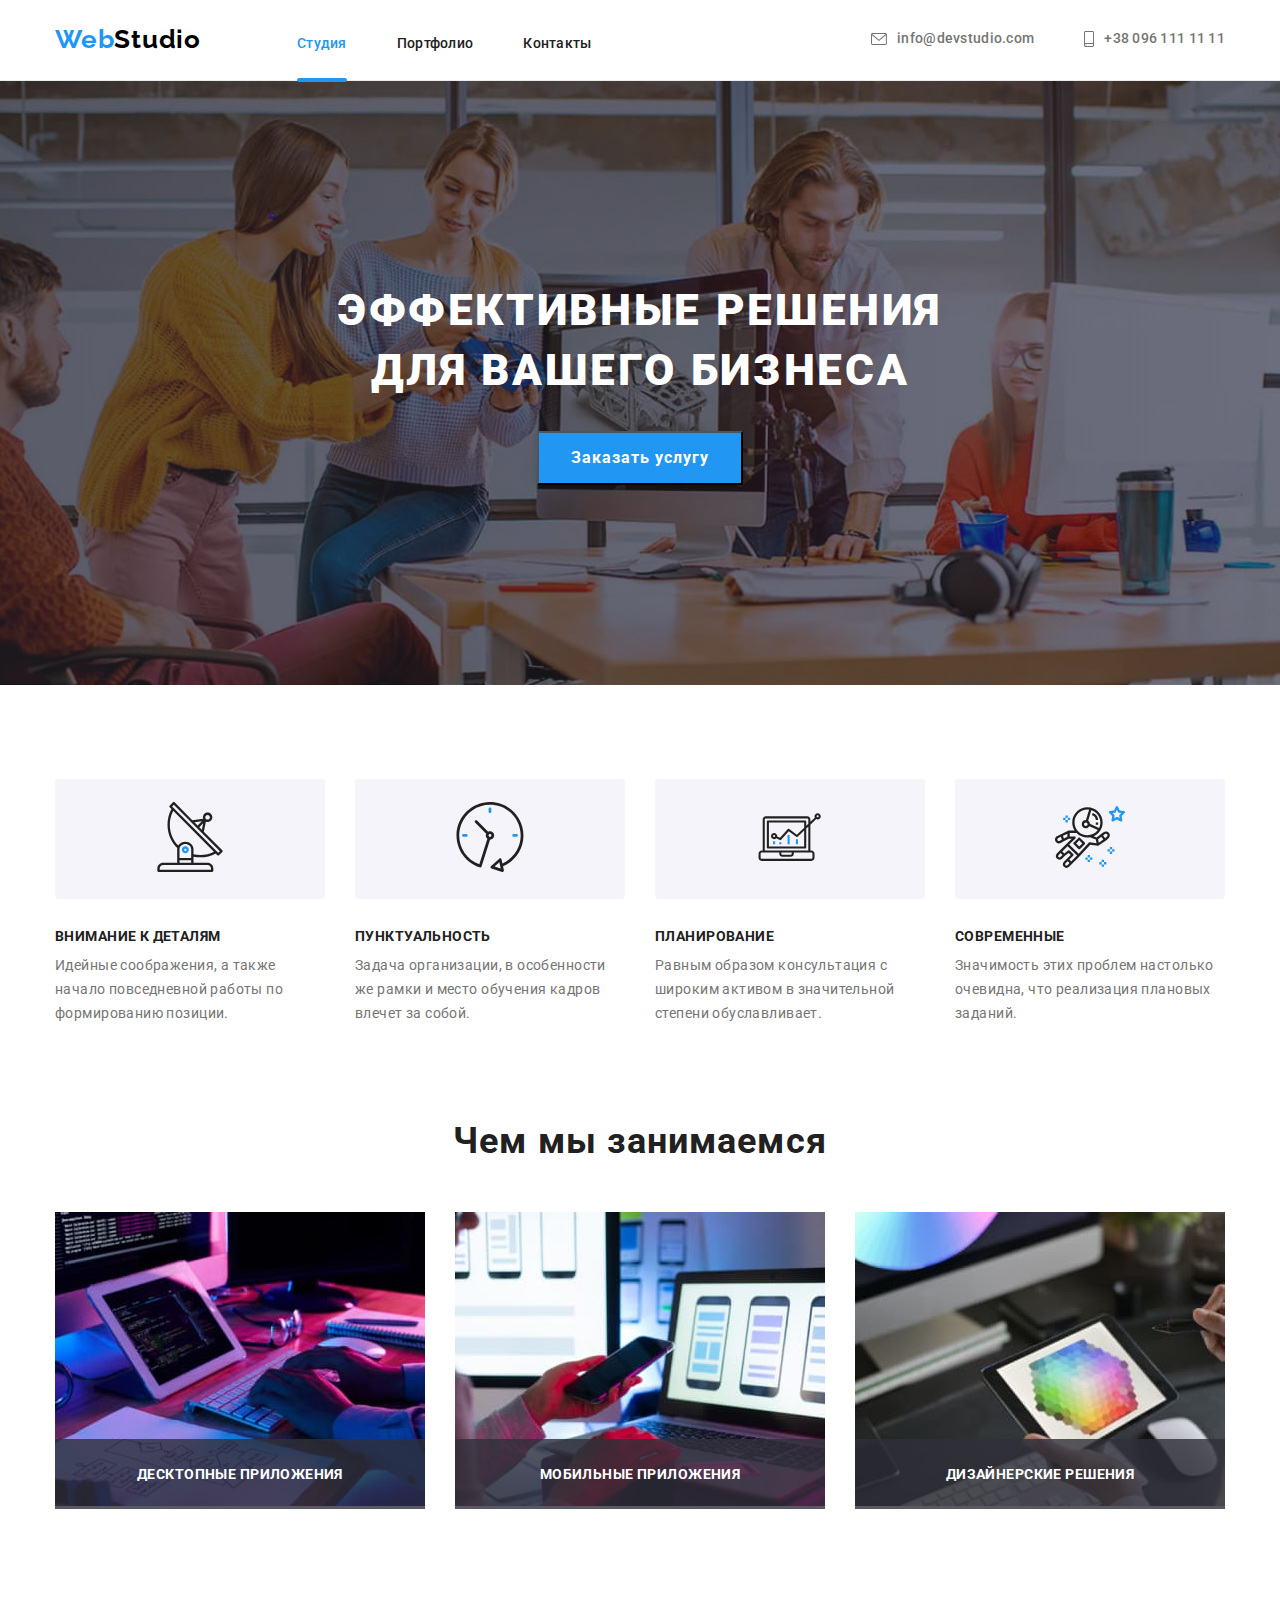
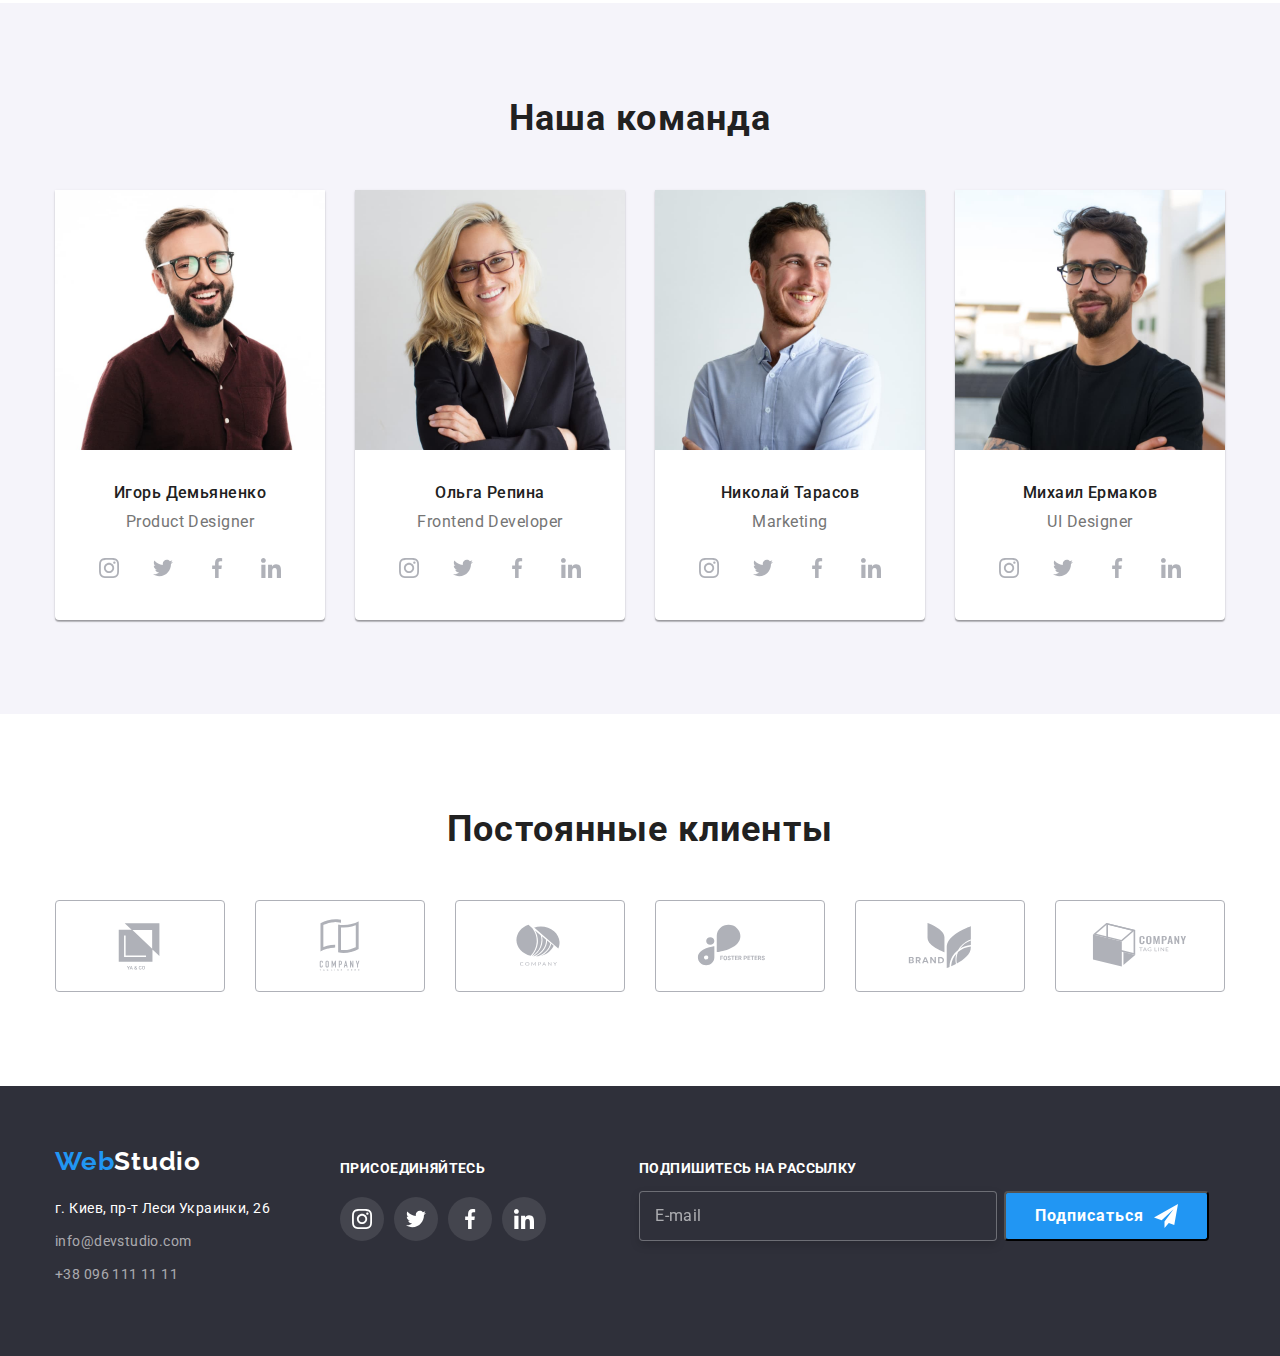
==== index.html @ dab3a86f "GoIT" ====
<!DOCTYPE html>
<html lang="ru">
  <head>
    <meta charset="UTF-8" />
    <meta http-equiv="X-UA-Compatible" content="IE=edge" />
    <meta name="viewport" content="width=device-width, initial-scale=1.0" />
    <title>Document</title>
    <link rel="preconnect" href="https://fonts.googleapis.com" />
    <link rel="preconnect" href="https://fonts.gstatic.com" crossorigin />
    <link
      href="https://fonts.googleapis.com/css2?family=Raleway:wght@700&family=Roboto:wght@400;500;700;900&display=swap"
      rel="stylesheet"
    />
    <link
      rel="stylesheet"
      href="https://cdnjs.cloudflare.com/ajax/libs/modern-normalize/1.0.0/modern-normalize.min.css"
    />
    <link rel="stylesheet" href="./css/styles.css" />
  </head>

  <body>
    <!--header-->
    <header class="header">
      <div class="container main-nav">
        <nav class="nav">
          <a href="index.html" class="logo-fist"
            >Web<span class="logo-second">Studio</span>
          </a>

          <ul class="list-nav">
            <li class="item">
              <a href="./index.html " class="link current">Студия</a>
            </li>
            <li class="item">
              <a href="./portfolio.html" class="link">Портфолио</a>
            </li>
            <li class="item">
              <a href="./index.html" class="link">Контакты</a>
            </li>
          </ul>
        </nav>

        <ul class="list-contacts">
          <li class="item">
            <a href="mailto:info@devstudio.com" class="link"
              >
              <svg class="icon" width="16" height="12">
                <use href="./images/symbol-defs.svg#envelope"></use>
                </svg>
                info@devstudio.com
              </a
            >
          </li>
          <li class="item">
            <a href="tel:+380961111111" class="link">
              <svg class="icon" width="10" height="16">
                <use href="./images/symbol-defs.svg#smartphone"></use>
                </svg>
                +38 096 111 11 11
            </a>
          </li>
        </ul>
      </div>
    </header>
    <main>
      <!--sectipon-->

      <section class="hero overlay">
        <div class="container">
          <h1 class="hero-name">
            Эффективные решения <br />
            для вашего бизнеса
          </h1>
          <button type="button" class="button" data-modal-open>Заказать услугу</button>
        </div>
      </section>
      <!--Modal-->
    <div class="backdrop is-hidden" data-modal>
      <div class="modal">
        <p class="modal-name">Оставьте свои данные, мы вам перезвоним</p>
        <button type="button" class="close-modal" data-modal-close>
          <svg width="18" height="18" class="close">
            <use href="./images/symbol-defs.svg#close-modal"></use>
          </svg>
          </button>
      <form class="form">
      <div class="form-field">
        <label for="name" class="form-label">Имя</label>
        <input
          type="text"
          name="name"
          id="name"
          class="form-input"
          autofocus
        />
        <span class="icon-form"> 
          <svg class="icon" width="18" height="18">
              <use href="./images/symbol-defs.svg#person-modal"></use>
          </svg>
        </span>
      </div>
      <div class="form-field">
        <label for="tel" class="form-label">Телефон</label>
        <input type="tel" name="tel" id="tel" class="form-input"  />
        <span class="icon-form"> <svg class="icon" width="18" height="18">
                <use href="./images/symbol-defs.svg#phone-modal"></use>
                </svg>
        </span>
      </div>
      <div class="form-field">
        <label for="mail" class="form-label">Почта</label>
        <input type="email" name="mail" id="mail" class="form-input"  />
        <span class="icon-form"> <svg class="icon" width="18" height="18">
                <use href="./images/symbol-defs.svg#email-modal"></use>
                </svg>
        </span>
      </div>
      <div class="form-field">
        <label for="comment" class="form-label">Комментарий</label>
        <textarea
          class="comment"
          name="comment"
          id="comment"
          rows="8"
          placeholder="Введите текст"
        ></textarea>
      </div>
      <label class="policy-label">
        <input type="checkbox" name="policy" class="checkbox" />
        <span class="icon-policy"> <svg class="icon-check" width="16" height="15">
                <use href="./images/symbol-defs.svg#icon-check-1"></use>
                </svg> </span>
        <span class="text-policy">Соглашаюсь с рассылкой и принимаю 
          <a href="">Условия договора</a> </span>  
      </label>
      <button type="submit">Отправить</button>
    </form>
      </div> 
    </div>
      <!--peculiarities-->

      <section class="post">
        <div class="container">
          <ul class="post-list">
            <li class="item">
              <div class="icon-box">
              <a href="" class="link">
                <svg class="icon" width="70" height="70">
                  <use href="./images/symbol-defs.svg#antenna"></use>
                </svg>
              </a>  
              </div>
              <h3 class="post-title">Внимание к деталям</h3>
              <p class="post-text">
                Идейные соображения, а также начало повседневной работы по
                формированию позиции.
              </p>
            </li>
            <li class="item">
              <div class="icon-box">
              <a href=""class="link">
                <svg class="icon" width="70" height="70">
                  <use href="./images/symbol-defs.svg#clock"></use>
                </svg>
              </a>
              </div>
              <h3 class="post-title">Пунктуальность</h3>
              <p class="post-text">
                Задача организации, в особенности же рамки и место обучения
                кадров влечет за собой.
              </p>
            </li>
            <li class="item">
              <div class="icon-box">
              <a href=""class="link">
                <svg class="icon" width="70" height="70">
                  <use href="./images/symbol-defs.svg#diagram"></use>
                </svg>
              </a>
              </div>
              <h3 class="post-title">Планирование</h3>
              <p class="post-text">
                Равным образом консультация с широким активом в значительной
                степени обуславливает.
              </p>
            </li>
            <li class="item">
              <div class="icon-box">
              <a href=""class="link">
                <svg class="icon" width="70" height="70">
                  <use href="./images/symbol-defs.svg#astronaut"></use>
                </svg>
              </a>
              </div>
              <h3 class="post-title">Современные</h3>
              <p class="post-text">
                Значимость этих проблем настолько очевидна, что реализация
                плановых заданий.
              </p>
            </li>
          </ul>
        </div>
      </section>

      <!--we doing-->

      <section class="we-doing">
        <div class="container">
          <h2 class="section-name">Чем мы занимаемся</h2>
          <ul class="content-list">
            <li class="item">
            <div class="img-doing" >
                <img
                  src="./images/picture1squoosh.jpg"
                  width="370"
                  alt="notebook"/>
              <div class="label">
                <p class="label-text">Десктопные приложения</p>
              </div>
            </div>
            </li>
            <li class="item">
              <div class="img-doing" >
                <img
                  src="./images/picture2squoosh.jpg"
                  width="370"
                  alt="phone"
                /> 
                <div class="label">
                  <p class="label-text">Мобильные приложения</p>
                </div>
              </div>
            </li>
            <li class="item">
              <div class="img-doing" >
                <img
                  src="./images/picture3squoosh.jpg"
                  width="370"
                  alt="tablet"
                /> 
                <div class="label">
                  <p class="label-text">Дизайнерские решения</p>
                </div>
              </div>
            </li>
          </ul>
        </div>
      </section>
      <!--our team-->

      <section class="team">
        <div class="container">
          <h2 class="section-name">Наша команда</h2>
          <ul class="team-list">
            <li class="item">
              <img
                src="./images/Demayanenko.jpg"
                width="270"
                alt="Демьяненко"
              />
          <div class="team-box">
                <h3 class="box-name">Игорь Демьяненко</h3>
                <p class="box-text">Product Designer</p>  
          <ul class="social-list">
            <li class="list-item">
              <a href="https://www.instagram.com/" class="link">
                <svg class="icon" width="20" height="20">
                <use href="./images/symbol-defs.svg#instagram"></use>
                </svg>
              </a>
            </li>
            <li class="list-item">
          <a href="https://twitter.com/" class="link">
            <svg class="icon" width="20" height="20">
            <use href="./images/symbol-defs.svg#twitter"></use>
            </svg>
          </a> 
            </a>
            </li>
            <li class="list-item">
              <a href="https://facebook.com/" class="link">
                <svg class="icon" width="20" height="20">
                <use href="./images/symbol-defs.svg#facebook"></use>
                </svg>

              </a>
            </li>
            <li class="list-item">
              <a href="https://linkedin.com/" class="link">
                <svg class="icon" width="20" height="20">
                <use href="./images/symbol-defs.svg#linkedin"></use>
                </svg>
              </a>
            </li>
          </ul>
        </div>
            </li>
            <li class="item">
              <img src="./images/Repina.jpg" width="270" alt="Репина" />
              <div class="team-box">
                <h3 class="box-name">Ольга Репина</h3>
                <p class="box-text">Frontend Developer</p>
                  <ul class="social-list">
            <li class="list-item">
              <a href="https://www.instagram.com/" class="link">
                <svg class="icon" width="20" height="20">
                <use href="./images/symbol-defs.svg#instagram"></use>
                </svg>
              </a>
            </li>
            <li class="list-item">
          <a href="https://twitter.com/" class="link">
            <svg class="icon" width="20" height="20">
            <use href="./images/symbol-defs.svg#twitter"></use>
            </svg>
          </a> 
            </a>
            </li>
            <li class="list-item">
              <a href="https://facebook.com/" class="link">
                <svg class="icon" width="20" height="20">
                <use href="./images/symbol-defs.svg#facebook"></use>
                </svg>

              </a>
            </li>
            <li class="list-item">
              <a href="https://linkedin.com/" class="link">
                <svg class="icon" width="20" height="20">
                <use href="./images/symbol-defs.svg#linkedin"></use>
                </svg>
              </a>
            </li>
          </ul>
              </div>
            </li>

            <li class="item">
              <img src="./images/Tarasov.jpg" width="270" alt="Тарасов" />
              <div class="team-box">
                <h3 class="box-name">Николай Тарасов</h3>
                <p class="box-text">Marketing</p>
                  <ul class="social-list">
            <li class="list-item">
              <a href="https://www.instagram.com/" class="link">
                <svg class="icon" width="20" height="20">
                <use href="./images/symbol-defs.svg#instagram"></use>
                </svg>
              </a>
            </li>
            <li class="list-item">
          <a href="https://twitter.com/" class="link">
            <svg class="icon" width="20" height="20">
            <use href="./images/symbol-defs.svg#twitter"></use>
            </svg>
          </a> 
            </a>
            </li>
            <li class="list-item">
              <a href="https://facebook.com/" class="link">
                <svg class="icon" width="20" height="20">
                <use href="./images/symbol-defs.svg#facebook"></use>
                </svg>

              </a>
            </li>
            <li class="list-item">
              <a href="https://linkedin.com/" class="link">
                <svg class="icon" width="20" height="20">
                <use href="./images/symbol-defs.svg#linkedin"></use>
                </svg>
              </a>
            </li>
          </ul>
              </div>
            </li>
            <li class="item">
              <img src="./images/Ermakov.jpg" width="270" alt="Ермаков" />
              <div class="team-box">
                <h3 class="box-name">Михаил Ермаков</h3>
                <p class="box-text">UI Designer</p>
                  <ul class="social-list">
            <li class="list-item">
              <a href="https://www.instagram.com/" class="link">
                <svg class="icon" width="20" height="20">
                <use href="./images/symbol-defs.svg#instagram"></use>
                </svg>
              </a>
            </li>
            <li class="list-item">
          <a href="https://twitter.com/" class="link">
            <svg class="icon" width="20" height="20">
            <use href="./images/symbol-defs.svg#twitter"></use>
            </svg>
          </a> 
            </a>
            </li>
            <li class="list-item">
              <a href="https://facebook.com/" class="link">
                <svg class="icon" width="20" height="20">
                <use href="./images/symbol-defs.svg#facebook"></use>
                </svg>

              </a>
            </li>
            <li class="list-item">
              <a href="https://linkedin.com/" class="link">
                <svg class="icon" width="20" height="20">
                <use href="./images/symbol-defs.svg#linkedin"></use>
                </svg>
              </a>
            </li>
          </ul>
        </div>
            </li>
          </ul>
        </div>
      </section>
      <section class="clients">
        <div class="container">
          <h2 class="section-name">Постоянные клиенты</h2>
          <ul class="clients-list">
            <li class="item">
              <a href="#" class="link">
              <svg class="icon" width="106" height="60">
                <use href="./images/symbol-defs.svg#company"></use>
              </svg>
            </a>
          </li>
          <li class="item">
            <a href="#" class="link">
              <svg class="icon" width="106" height="60">
                <use href="./images/symbol-defs.svg#company-a"></use>
              </svg>
            </a>
          </li>
          <li class="item">
            <a href="#" class="link">
              <svg class="icon" width="106" height="60">
                <use href="./images/symbol-defs.svg#company-b"></use>
              </svg>
            </a>
          </li>
          <li class="item">
            <a href="#" class="link">
              <svg class="icon" width="106" height="60">
                <use href="./images/symbol-defs.svg#company-c"></use>
              </svg>
            </a>
          </li>
          <li class="item">
            <a href="#" class="link">
              <svg class="icon" width="106" height="60">
                <use href="./images/symbol-defs.svg#company-e"></use>
              </svg>
            </a>
          </li>
          <li class="item">
            <a href="#" class="link">
              <svg class="icon" width="106" height="60">
                <use href="./images/symbol-defs.svg#company-d"></use>
              </svg>
            </a>
          </li>
          </ul>
        </div>
      </section>
    </main>
    <!--basement-->
    <footer class="footer">
      <div class="container">
        <div class="info-footer">
        <div class="footer-logo">
          <a href="index.htm" class="logo-third"
            >Web<span class="logo-fourth">Studio</span>
          </a>
        </div>
    
        <address class="address">
          <ul>
            <li>г. Киев, пр-т Леси Украинки, 26</li>
            <li>
              <a href="mailto:info@devstudio.com" class="link"
                >info@devstudio.com</a
              >
            </li>
            <li class="item">
              <a href="tel:+380961111111" class="link">+38 096 111 11 11</a>
            </li>
          </ul> 
        </address>
        </div>
        <section class="network">
          <h3 class="network-name">присоединяйтесь</h3>
          <ul class="network-list">
            <li class="item">
                <a href="https://www.instagram.com/" class="link">
                <svg class="icon" width="20" height="20">
                <use href="./images/symbol-defs.svg#instagram"></use>
                </svg>
              </a>
            </li>
            <li class="item">
              <a href="https://twitter.com/" class="link twitter">
              <svg class="icon" width="20" height="20">
                <use href="./images/symbol-defs.svg#twitter"></use>
              </svg>
              </a>
            </li>
            <li class="item">
              <a href="https://facebook.com/" class="link">
                <svg class="icon" width="20" height="20">
                <use href="./images/symbol-defs.svg#facebook"></use>
                </svg>
              </a>
            </li>
            <li class="item">
            <a href="https://linkedin.com/" class="link">
                <svg class="icon" width="20" height="20">
                <use href="./images/symbol-defs.svg#linkedin"></use>
                </svg>
              </a>
            </li>
          </ul>
        </section> 
        <form class="form-footer">
          <div class="footer-field">
            <label for="mail">Подпишитесь на рассылку</label>
                <input type="email" name="mail" id="mail" placeholder="E-mail" />
    
                <button type="submit" class="footer-btn" >Подписаться
                  <svg class="icon" width="24" height="24">
                  <use href="./images/symbol-defs.svg#icon-send"></use></svg>
                </button>
        </div>
        </form>   
      </div> 
    </footer>
    <script src="./js/modal.js"></script> 
  </body>
</html>
---- css/styles.css ----
:root {
  --primary-text-color: #757575;
  --title-tex-color: #212121;
  --accent-color: #2196f3;
  --primary-white-color: #ffffff;
  --primary-background-color: #e5e5e5;
  --secondary-background-color: #2f303a;
  --primary-icon-color: #afb1b8;
  --transition-timing-function: cubic-bezier(0.4, 0, 0.2, 1);
}
body {
  margin: 0;
  font-family: "Roboto", sans-serif;
  font-size: 14px;
  background-color: var(--primary-white-color);
  color: var(--primary-text-color);
}
html {
  box-sizing: border-box;
}
*,
::before,
::after {
  box-sizing: inherit;
}

a {
  text-decoration: none;
}
a:hover {
  text-decoration: none;
}

ul,
li {
  margin: 0;
  padding: 0;
  list-style-type: none;
}
.img {
  display: block;
}

/*heder*/
.container {
  width: 1200px;
  padding-right: 15px;
  padding-left: 15px;
  margin-left: auto;
  margin-right: auto;
}
.header {
  padding-top: 24px;
  padding-bottom: 25px;
  background: var(--primary-white-color);
  border-bottom: 1px solid #ececec;
}
.main-nav {
  display: flex;
  align-items: center;
}

.logo-fist,
.logo-second {
  display: inline-block;
  margin: 0;
  padding: 0;
  margin-left: auto;

  font-family: Raleway;
  font-weight: 700;
  font-size: 26px;
  line-height: 1.19;
  letter-spacing: 0.03em;
}

.logo-second {
  color: #000000;
}
.logo-fist {
  color: var(--accent-color);
}
.list-nav {
  display: inline-flex;
  margin-left: 93px;
}
.list-nav .item + .item {
  margin-left: 50px;
}

.list-nav .link {
  display: inline-block;
  position: relative;
  font-weight: 500;
  font-size: 14px;
  line-height: 1.14;
  letter-spacing: 0.02em;
  transition: color 250ms var(--transition-timing-function);
  color: var(--title-tex-color);
}
.list-nav .link.current {
  color: var(--accent-color);
}
.current::after {
  content: "";
  display: block;
  position: absolute;
  top: 42px;
  bottom: auto;
  width: 100%;
  height: 4px;
  border-radius: 4px;
  background-color: var(--accent-color);
}

.list-nav .link:hover,
.list-nav .link:focus {
  color: var(--accent-color);
}
.list-contacts {
  display: inline-flex;
  margin-left: auto;
}
.list-contacts .item + .item {
  margin-left: 50px;
}
.list-contacts .link {
  display: flex;
  align-items: center;
  font-weight: 500;
  font-size: 14px;
  line-height: 1.14;
  letter-spacing: 0.02em;
  transition: color 250ms var(--transition-timing-function);
  color: var(--primary-text-color);
}
.list-contacts .icon {
  margin-right: 10px;
  transition: fill 250ms var(--transition-timing-function);
  fill: var(--primary-text-color);
}
.list-contacts a:hover svg,
.list-contacts a:focus svg {
  fill: var(--accent-color);
}

.list-contacts .link:hover,
.list-contacts .link:focus {
  color: var(--accent-color);
  fill: var(--accent-color);
}

/*hero*/
.hero {
  padding-top: 200px;
  padding-bottom: 200px;
  margin: 0 auto;
  text-align: center;
  background: var(--secondary-background-color);
}

/* Img Overlay */

.overlay {
  max-width: 1600px;
  min-height: 600px;
  margin-left: auto;
  margin-right: auto;
  background-image: linear-gradient(
      to right,
      rgba(47, 48, 58, 0.5),
      rgba(47, 48, 58, 0.3)
    ),
    url(../images/img-overlay.jpg);
  background-repeat: no-repeat;
  background-position: center;
  background-size: cover;
}

h1 {
  margin-top: 0px;
  font-weight: 900;
  font-size: 44px;
  line-height: 1.36;
  letter-spacing: 0.06em;
  margin-bottom: 30px;
  text-transform: uppercase;
  color: var(--primary-white-color);
}

.button {
  display: inline-block;
  padding: 10px 32px;
  min-width: 200px;
  font-family: inherit;
  font-weight: 700;
  font-size: 16px;
  line-height: 1.87;
  align-items: center;
  letter-spacing: 0.06em;
  cursor: pointer;
  border-radius: 4px solid;
  box-shadow: 0px 4px 4px rgba(0, 0, 0, 0.15);
  transition: filter 250ms var(--transition-timing-function);
  color: var(--primary-white-color);
  background-color: var(--accent-color);
}
.button:hover,
.button:focus {
  filter: drop-shadow(0px 4px 4px rgba(0, 0, 0, 0.25));
}
.button .primary {
  color: var(--title-tex-color);
  background-color: #f5f4fa;
}
.button .secondary {
  color: var(--accent-color);
  background-color: var(--primary-white-color);
}
/*Peculiarities*/
.post {
  background: var(--primary-white-color);
  padding-top: 94px;
  padding-bottom: 94px;
}
.post-list {
  display: flex;
  flex-wrap: wrap;
}
.post-list .item {
  width: 270px;
}
.post-list .item + .item {
  margin-left: 30px;
}
.post-title {
  margin: 0;
  padding: 0;
  margin-bottom: 10px;
  font-weight: 700;
  font-size: 14px;
  line-height: 1.14;
  letter-spacing: 0.03em;
  text-transform: uppercase;
  color: var(--title-tex-color);
}
.post-text {
  margin: 0;
  padding: 0;
  font-weight: 400;
  font-size: 14px;
  line-height: 1.71;
  letter-spacing: 0.03em;
  color: var(--primary-text-color);
}
.icon-box {
  display: flex;
  justify-content: center;
  align-items: center;

  width: 270px;
  height: 120px;
  margin-bottom: 30px;
  background: #f5f4fa;
  border-radius: 4px;
}
.icon-box + .icon-box {
  margin-left: 30px;
}

/*we doing */
.we-doing {
  padding-bottom: 94px;
  background: var(--primary-white-color);
}
.content-list {
  display: flex;
  flex-wrap: wrap;
}
.content-list .item + .item {
  margin-left: 30px;
}

.section-name {
  margin: 0 auto;
  margin-bottom: 50px;

  font-weight: 700;
  font-size: 36px;
  text-align: center;
  letter-spacing: 0.03em;
  line-height: 1.17;
  color: var(--title-tex-color);
}
.img-doing {
  position: relative;
}
.label {
  position: absolute;
  display: flex;
  align-items: center;
  justify-content: center;
  width: 370px;
  height: 70px;
  bottom: 0;
  background: rgba(47, 48, 58, 0.8);
}
.label-text {
  margin: 0;
  font-weight: 700;
  font-size: 14px;
  line-height: 1.14px;
  text-align: center;
  letter-spacing: 0.03em;
  text-transform: uppercase;
  color: var(--primary-white-color);
}

/*our team*/
.team {
  padding-top: 94px;
  padding-bottom: 94px;
  background: #f5f4fa;
}
.team-list {
  display: flex;
  flex-wrap: wrap;
}
.team-list .item + .item {
  margin-left: 30px;
}

.team-list .item {
  text-align: center;
  align-items: center;
  background: #ffffff;
  box-shadow: 0px 1px 3px rgba(0, 0, 0, 0.12), 0px 1px 1px rgba(0, 0, 0, 0.14),
    0px 2px 1px rgba(0, 0, 0, 0.2);
  border-radius: 0px 0px 4px 4px;
}
.team-box {
  padding-top: 30px;
  padding-bottom: 30px;
}

.box-name {
  margin: 0;
  margin-bottom: 10px;
  font-weight: 500;
  font-size: 16px;
  line-height: 1.19;
  letter-spacing: 0.03em;
  color: var(--title-tex-color);
}
.box-text {
  margin: 0;
  font-weight: 400;
  font-size: 16px;
  line-height: 1.19;
  letter-spacing: 0.03em;
  color: var(--primary-text-color);
}
.social-list {
  display: flex;
  justify-content: center;
  align-items: center;
  margin-top: 15px;
}
.social-list .list-item + .list-item {
  margin-left: 10px;
}
.social-list .link {
  display: flex;
  justify-content: center;
  align-items: center;
  text-decoration: none;
  width: 44px;
  height: 44px;
  border-radius: 50%;
  transition: background-color 250ms var(--transition-timing-function);
}
.social-list .icon {
  transition: fill 250ms var(--transition-timing-function);
  fill: var(--primary-icon-color);
}

.social-list a:hover svg,
.social-list a:focus svg {
  fill: var(--primary-white-color);
}

.social-list .link:hover,
.social-list .link:focus {
  fill: var(--primary-white-color);
  background-color: var(--accent-color);
}

/*clients*/

.clients {
  padding-top: 94px;
  padding-bottom: 94px;
}
.clients-list {
  display: flex;
  flex-wrap: wrap;
}

.clients .link {
  display: flex;
  justify-content: center;
  align-items: center;
  width: 170px;
  height: 92px;
  border: 1px solid #afb1b8;
  border-radius: 4px;
  transition: color 250ms var(--transition-timing-function),
    border 250ms var(--transition-timing-function);
}
.clients .item + .item {
  margin-left: 30px;
}

.clients .icon {
  transition: fill 250ms var(--transition-timing-function);
  fill: var(--primary-icon-color);
}
.clients a:hover svg,
.clients a:focus svg {
  fill: var(--accent-color);
}
.clients .link:hover,
.clients .link:focus {
  border: 1px solid var(--accent-color);
}

/* basement */
.footer {
  display: flex;
  padding-top: 60px;
  padding-bottom: 60px;
  background: var(--secondary-background-color);
}
.footer-logo {
  margin-bottom: 20px;
}
.logo-third,
.logo-fourth {
  font-family: Raleway;
  font-weight: 700;
  font-size: 26px;
  line-height: 1.19;
  letter-spacing: 0.03em;
}
.logo-third {
  text-decoration: none;
  color: var(--accent-color);
}
.logo-fourth {
  color: var(--primary-white-color);
}

.address li {
  display: block;
  margin: 0;
  margin-bottom: 9px;

  font-style: normal;
  font-weight: 400;
  font-size: 14px;
  line-height: 1.71;
  letter-spacing: 0.03em;
  color: var(--primary-white-color);
}
.address .link {
  display: block;
  margin: 0;

  font-style: normal;
  font-weight: 400;
  font-size: 14px;
  line-height: 1.71;
  letter-spacing: 0.03em;
  color: rgba(255, 255, 255, 0.6);
}
.info-footer {
  float: left;
  margin-right: 70px;
}

/*social networks*/

.network {
  display: flex;
  flex-direction: column;
  margin-top: 15px;
  width: 206px;
  float: left;
  margin-right: 93px;
}
.network-name {
  margin: 0;
  margin-bottom: 20px;

  font-weight: 700;
  font-size: 14px;
  line-height: 1.14;
  letter-spacing: 0.03em;
  text-transform: uppercase;
  color: var(--primary-white-color);
}

.network-list {
  display: flex;
  flex-wrap: wrap;
}
.network-list .link {
  display: flex;
  justify-content: center;
  align-items: center;
  width: 44px;
  height: 44px;
  border-radius: 50%;
  transition: background 250ms var(--transition-timing-function),
    border 250ms var(--transition-timing-function);
  background: rgba(255, 255, 255, 0.1);
}
.network-list .item + .item {
  margin-left: 10px;
}
.network .icon {
  fill: var(--primary-white-color);
}

.network .link:hover,
.network .link:focus {
  border: 1px solid var(--accent-color);
  background: var(--accent-color);
}
.form-footer {
  position: relative;
  display: flex;
  flex-direction: column;
  margin-top: 15px;
  width: 570px;
}

.footer-field label {
  position: absolute;
  display: inline-flex;
  text-align: center;
  font-style: normal;
  font-weight: 700;
  font-size: 14px;
  line-height: 1.14;
  letter-spacing: 0.03em;
  text-transform: uppercase;
  color: var(--primary-white-color);
}
.footer-field input {
  display: flex;
  flex-wrap: wrap;
  margin: 0;
  margin-top: 30px;
  margin-right: 12px;
  padding: 16px 15px;
  width: 358px;
  border: 1px solid rgba(255, 255, 255, 0.3);
  border-radius: 4px;
  box-sizing: border-box;
  filter: drop-shadow(0px 4px 4px rgba(0, 0, 0, 0.15));
  background: var(--secondary-background-color);
}
.footer-field input::placeholder {
  font-size: 16px;
  line-height: 1.25;
  display: flex;
  align-items: center;
  letter-spacing: 0.03em;
  color: rgba(255, 255, 255, 0.6);
}

.footer-field button {
  display: flex;
  align-items: center;
  text-align: center;
  padding: 10px 29px;
  min-width: 200px;
  max-height: 50px;
  font-family: inherit;
  font-weight: 700;
  font-size: 16px;
  line-height: 1.87;
  letter-spacing: 0.06em;
  margin-left: auto;
  transform: translateY(-50px);
  cursor: pointer;
  border-radius: 4px;
  transition: box-shadow 250ms var(--transition-timing-function);
  color: var(--primary-white-color);
  background-color: var(--accent-color);
}
.footer-field button:hover,
.footer-field button:focus {
  box-shadow: 0px 4px 4px rgba(0, 0, 0, 0.15);
}
.footer-btn .icon {
  margin-left: 10px;
}
/* Portfolio Page*/
.btn {
  display: block;
  font-family: inherit;
  border-radius: 4px solid;
  border: transparent;
  font-weight: 500;
  font-size: 16px;
  line-height: 1.62;
  text-align: center;
  letter-spacing: 0.03em;
  padding: 6px 22px;
  cursor: pointer;
  transition: color 250ms var(--transition-timing-function),
    background 250ms var(--transition-timing-function),
    box-shadow 250ms var(--transition-timing-function);
  color: var(--title-tex-color);
}
.btn:hover,
.btn:focus {
  color: #ffffff;
  background: #2196f3;
  box-shadow: 0px 3px 1px rgba(0, 0, 0, 0.1), 0px 1px 2px rgba(0, 0, 0, 0.08),
    0px 2px 2px rgba(0, 0, 0, 0.12);
}

/*portfolio section*/
.portfolio-section {
  padding-top: 94px;
  padding-bottom: 94px;
}

.filters {
  display: flex;
  align-items: center;
  text-align: center;
  justify-content: center;
  margin-bottom: 50px;
}
.filters .item + .item {
  margin-left: 8px;
}

.soft-list {
  display: flex;
  flex-wrap: wrap;
  margin-right: 0;
  margin-left: 0;
}

.soft-list .item {
  width: calc((100% - 60px) / 3);
  margin-right: 30px;
  margin-bottom: 30px;
}

.soft-list .item {
  background: #ffffff;
  border: 1px solid #eeeeee;
}
.soft-list .item:nth-child(3n) {
  margin-right: 0;
}
.soft-list .item:nth-last-child(-n + 3) {
  margin-bottom: 0;
}
.soft-list .item:hover {
  border: 1px solid #eeeeee;
  box-shadow: 0px 1px 1px rgba(0, 0, 0, 0.12), 0px 4px 4px rgba(0, 0, 0, 0.06),
    1px 4px 6px rgba(0, 0, 0, 0.16);
}
.soft-card {
  padding-top: 20px;
  padding-bottom: 20px;
  padding-left: 24px;
}
.card-name {
  margin: 0;
  font-weight: 700;
  font-size: 18px;
  line-height: 2;
  letter-spacing: 0.06em;
  color: var(--title-tex-color);
}
.card-text {
  margin: 0;
  font-weight: 400;
  font-size: 16px;
  line-height: 1.87;
  letter-spacing: 0.03em;
  color: var(--primary-text-color);
}
.description {
  position: relative;
  overflow: hidden;
}
.wrapper {
  position: absolute;
  display: block;
  top: 0;
  left: 0;
  width: 100%;
  height: 100%;
  opacity: 0;

  transform: translateY(100%);
  transition: transform 250ms var(--transition-timing-function),
    opacity 750ms var(--transition-timing-function);
  background-color: rgba(33, 150, 243, 0.9);
}
.description-info {
  position: absolute;
  display: block;
  font-size: 18px;
  line-height: 1.56;
  letter-spacing: 0.03em;
  top: 63px;
  left: 24px;
  right: 24px;
  color: #ffffff;
}
.description:hover .wrapper {
  transform: translateY(0);
  opacity: 1;
}
/*Modal*/
.backdrop {
  position: fixed;
  overflow: auto;
  top: 0;
  left: 0;
  width: 100%;
  height: 100%;
  z-index: 1;
  background: rgba(0, 0, 0, 0.2);
  opacity: 1;
  transition: opacity 250ms var(--transition-timing-function);
}
.backdrop.is-hidden {
  opacity: 0;
  pointer-events: none;
  visibility: hidden;
}
.backdrop.is-hidden .modal {
  transform: translate(-50%, -50%) scale(1.1);
}
.modal {
  position: absolute;
  display: block;
  top: 50%;
  left: 50%;
  width: 528px;
  height: 581px;
  transform: translate(-50%, -50%) scale(1);
  transition: transform 250ms var(--transition-timing-function);
  border-radius: 4px;
  background: var(--primary-white-color);
  box-shadow: 0px 1px 3px rgba(0, 0, 0, 0.12), 0px 1px 1px rgba(0, 0, 0, 0.14),
    0px 2px 1px rgba(0, 0, 0, 0.2);
}
.close-modal {
  position: absolute;
  display: flex;
  justify-content: center;
  align-items: center;
  cursor: pointer;
  width: 30px;
  height: 30px;
  top: 8px;
  right: 8px;

  background: var(--primary-white-color);
  border: 1px solid rgba(0, 0, 0, 0.1);
  border-radius: 50%;
}
.close {
  position: absolute;
  display: flex;
  justify-content: center;
  align-items: center;
  padding-top: 2px;
  fill: #000000;
  transition: fill 250ms var(--transition-timing-function);
}
.close-modal:hover > .close {
  fill: var(--accent-color);
}
.close-modal:focus-within > .close {
  fill: var(--accent-color);
}

.form {
  position: relative;
  padding-top: 25px;
  padding-left: 40px;
  padding-right: 40px;
  min-width: 528px;
  max-height: 581px;
}
.modal-name {
  margin: 0;
  display: block;
  padding-top: 40px;
  font-weight: 700;
  font-size: 20px;
  line-height: 1.15;
  text-align: center;
  letter-spacing: 0.03em;
  color: var(--title-tex-color);
}
.form-field {
  position: relative;
  display: block;
  margin-bottom: 25px;
}

.form-label {
  position: absolute;
  top: 0;
  transform: translateY(-100%);
  margin-bottom: 5px;
  font-weight: 400;
  font-size: 12px;
  line-height: 1.67;
  letter-spacing: 0.01em;
  color: var(--primary-text-color);
}
cursor {
  width: 16px;
  height: 0px;
  border: 1px solid #000000;
  transform: rotate(90deg);
  cursor: url(../images/cursor.jpg);
}
.form-input {
  width: 100%;
  margin: 0;
  padding: 11px 12px;
  padding-left: 32px;
  border: 1px solid rgba(33, 33, 33, 0.2);
  border-radius: 4px;
  transition: border-color 250ms var(--transition-timing-function),
    outline 250ms var(--transition-timing-function);
}

.form-field:focus-within > input {
  border-color: var(--accent-color);
  outline: var(--accent-color);
}

.text-policy a {
  font-weight: 400;
  font-size: 14px;
  line-height: 1.71;
  letter-spacing: 0.03em;
  text-decoration-line: underline;
  color: var(--accent-color);
}
.text-policy {
  display: block;
  margin-left: 25px;
  font-weight: 400;
  font-size: 14px;
  line-height: 1.71;
  letter-spacing: 0.03em;
  color: var(--primary-text-color);
}
.policy-label {
  position: relative;
  display: block;
  text-align: center;
  margin-bottom: 30px;
}
.policy-label input[type="checkbox"] {
  margin: 0;
  width: 16px;
  height: 15px;
}
.checkbox {
  position: absolute;
  width: 1px;
  height: 1px;
  margin: -1px;
  border: 0;
  padding: 0;
  clip: rect(0 0 0 0);
  overflow: hidden;
}
.checkbox:checked + .icon-policy {
  transform: scale(1.2);
  border-color: transparent;
  background-image: url(../images/symbol-defs.svg#icon-check);
  background-size: contain;
  background-origin: border-box;
  background-color: var(--accent-color);
}
.icon-policy {
  position: absolute;
  display: flex;
  justify-content: center;
  align-items: center;
  width: 16px;
  height: 15px;
  margin-top: 4px;
  margin-right: 7px;
  margin-left: 14px;
  border: 1px solid var(--title-tex-color);
  border-radius: 4px;
  transition: transform 250ms var(--transition-timing-function);
}
.icon-check {
  position: absolute;
  display: block;
  text-align: center;
}
.comment {
  min-width: 448px;
  max-height: 120px;
  padding: 12px 16px;
}

textarea {
  resize: none;
}

.form-field .comment {
  outline: 1px solid rgba(33, 33, 33, 0.2);
  border: 1px solid rgba(33, 33, 33, 0.2);
  border-radius: 4px;

  transition: border-color 250ms var(--transition-timing-function),
    outline 250ms var(--transition-timing-function);
}

.form-input::placeholder {
  font-size: 12px;
  line-height: 1.17;
  letter-spacing: 0.01em;

  color: rgba(117, 117, 117, 0.5);
}

.form-field:focus-within > .comment {
  border-color: var(--accent-color);
  outline: var(--accent-color);
}
.icon-form {
  position: absolute;
  display: inline-block;
  width: 18px;
  height: 18px;
  top: 50%;
  transform: translateY(-50%);
  left: 12px;
  border: 1px solid var(--primary-white-color);
  transition: fill 250ms var(--transition-timing-function),
    filter 250ms var(--transition-timing-function);
}

.form-input:focus ~ .icon-form {
  fill: var(--accent-color);
  filter: drop-shadow(0px 4px 4px rgba(0, 0, 0, 0.25));
}

.form button {
  margin: 0;
  top: 0;
  left: 0;
  margin-left: auto;
  margin-right: auto;
  padding-bottom: 40px;
  min-width: 200px;
  max-height: 50px;
  padding: 10px 56px;
  font-weight: 700;
  font-size: 16px;
  line-height: 1.87;
  font-family: inherit;
  display: flex;
  align-items: center;
  text-align: center;
  letter-spacing: 0.06em;

  box-shadow: 0px 4px 4px rgba(0, 0, 0, 0.15);
  background-color: var(--accent-color);
  color: var(--primary-white-color);
  transition: filter 250ms var(--transition-timing-function);
}
.form button:hover,
.form button:focus {
  filter: drop-shadow(0px 4px 4px rgba(0, 0, 0, 0.25));
}
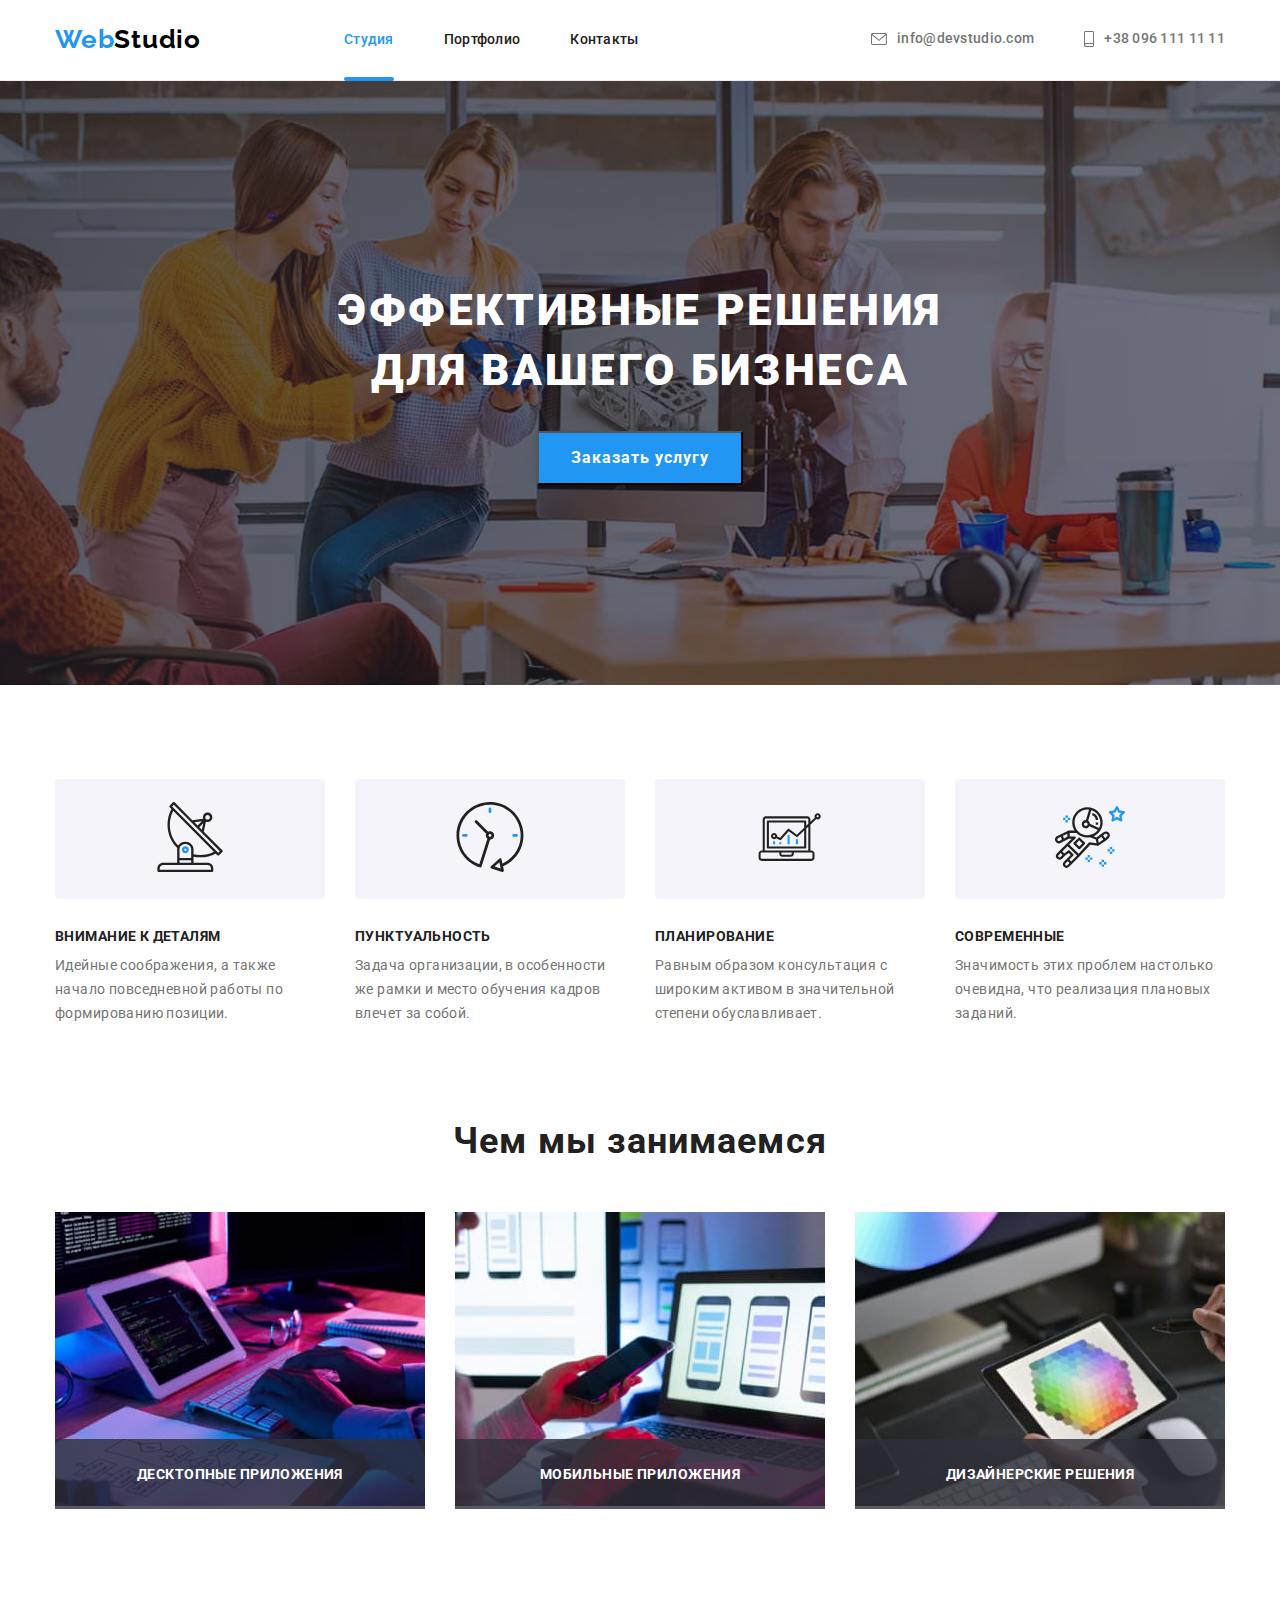
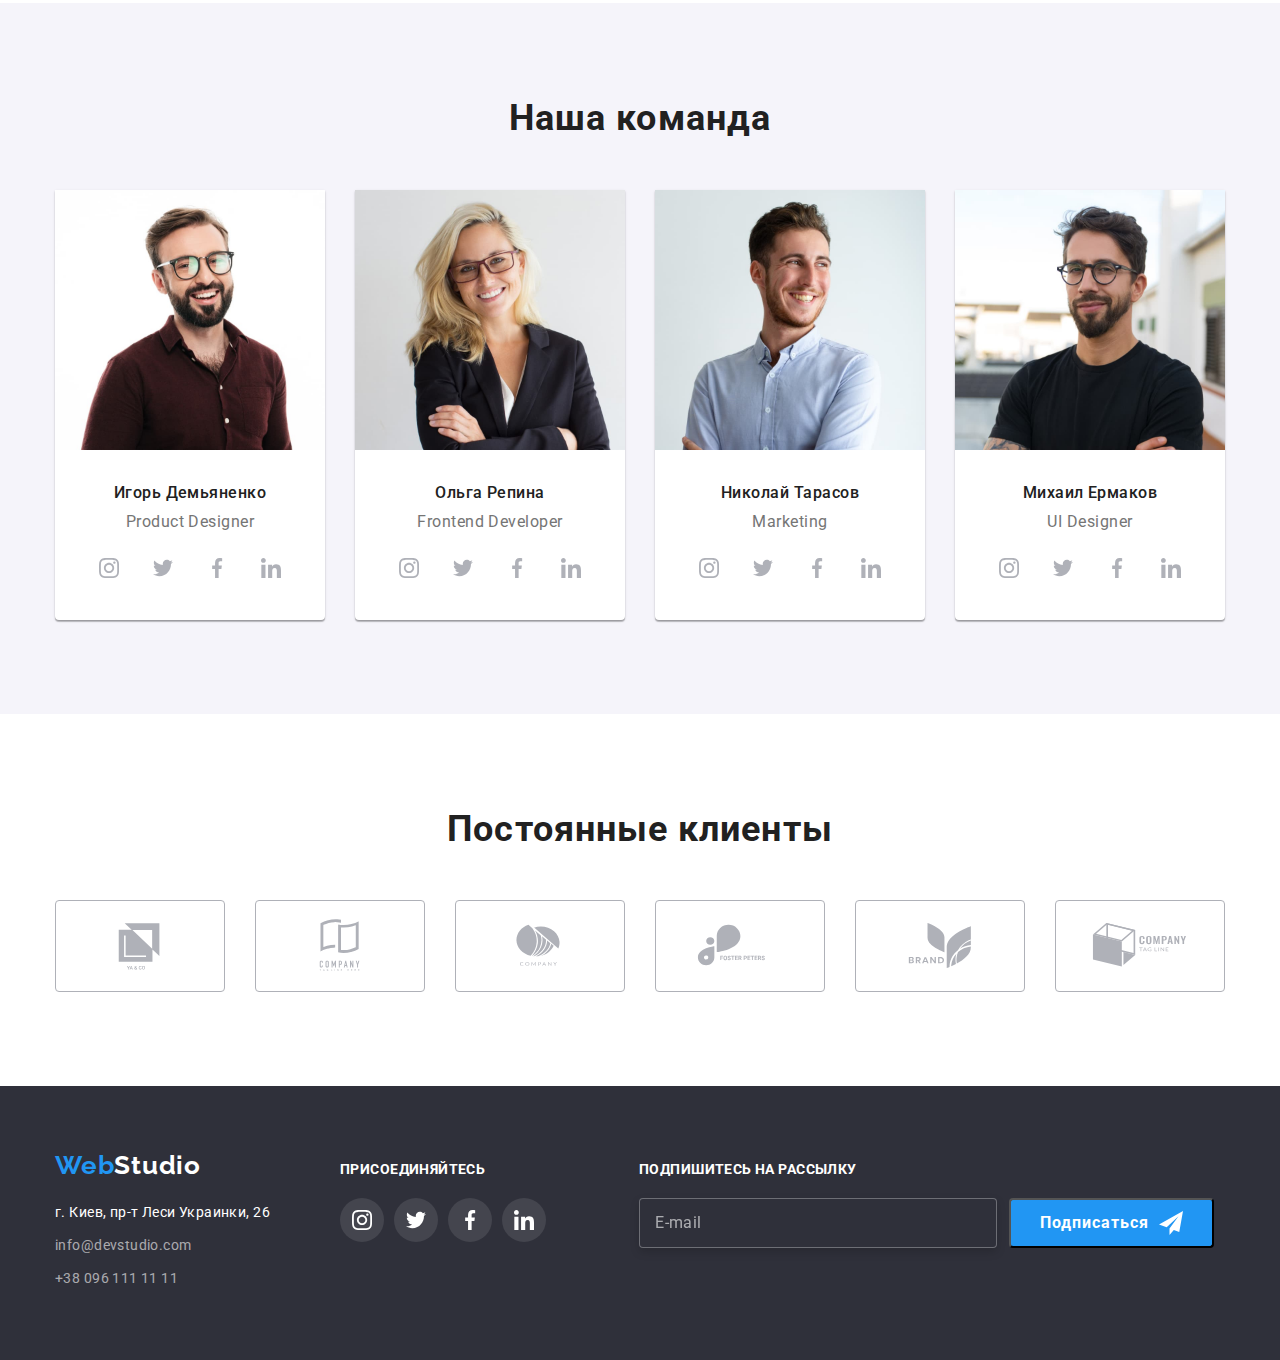
==== commit eba2191a: "GoIT" ====
--- a/index.html
+++ b/index.html
@@ -20,40 +20,40 @@
 
   <body>
     <!--header-->
-    <header class="header">
-      <div class="container main-nav">
-        <nav class="nav">
-          <a href="index.html" class="logo-fist"
-            >Web<span class="logo-second">Studio</span>
+    <header class="page-header">
+      <div class="page-container page-header__nav-main">
+        <nav class="page-header__nav">
+          <a href="index.html" class="page-header__logo"
+            >Web<span class="page-header__logo-second">Studio</span>
           </a>
 
-          <ul class="list-nav">
-            <li class="item">
-              <a href="./index.html " class="link current">Студия</a>
-            </li>
-            <li class="item">
-              <a href="./portfolio.html" class="link">Портфолио</a>
-            </li>
-            <li class="item">
-              <a href="./index.html" class="link">Контакты</a>
+          <ul class="site-nav">
+            <li class="site-nav__item">
+              <a href="./index.html " class="site-nav__link current">Студия</a>
+            </li>
+            <li class="site-nav__item">
+              <a href="./portfolio.html" class="site-nav__link">Портфолио</a>
+            </li>
+            <li class="site-nav__item">
+              <a href="./index.html" class="site-nav__link">Контакты</a>
             </li>
           </ul>
         </nav>
 
-        <ul class="list-contacts">
-          <li class="item">
-            <a href="mailto:info@devstudio.com" class="link"
+        <ul class="site-contacts">
+          <li class="site-contacts__item">
+            <a href="mailto:info@devstudio.com" class="site-contacts__link"
               >
-              <svg class="icon" width="16" height="12">
+              <svg class="site-contacts__icon" width="16" height="12">
                 <use href="./images/symbol-defs.svg#envelope"></use>
                 </svg>
                 info@devstudio.com
               </a
             >
           </li>
-          <li class="item">
-            <a href="tel:+380961111111" class="link">
-              <svg class="icon" width="10" height="16">
+          <li class="site-contacts__item">
+            <a href="tel:+380961111111" class="site-contacts__link">
+              <svg class="site-contacts__icon" width="10" height="16">
                 <use href="./images/symbol-defs.svg#smartphone"></use>
                 </svg>
                 +38 096 111 11 11
@@ -66,8 +66,8 @@
       <!--sectipon-->
 
       <section class="hero overlay">
-        <div class="container">
-          <h1 class="hero-name">
+        <div class="page-container">
+          <h1 class="hero-title">
             Эффективные решения <br />
             для вашего бизнеса
           </h1>
@@ -77,7 +77,7 @@
       <!--Modal-->
     <div class="backdrop is-hidden" data-modal>
       <div class="modal">
-        <p class="modal-name">Оставьте свои данные, мы вам перезвоним</p>
+        <p class="modal-title">Оставьте свои данные, мы вам перезвоним</p>
         <button type="button" class="close-modal" data-modal-close>
           <svg width="18" height="18" class="close">
             <use href="./images/symbol-defs.svg#close-modal"></use>
@@ -85,40 +85,41 @@
           </button>
       <form class="form">
       <div class="form-field">
-        <label for="name" class="form-label">Имя</label>
+        <label for="name" class="form-field__label">Имя</label>
         <input
           type="text"
           name="name"
           id="name"
-          class="form-input"
+          class="form-field__input"
+          required
           autofocus
         />
-        <span class="icon-form"> 
-          <svg class="icon" width="18" height="18">
+        <span class="form-field__icon"> 
+          <svg class="icon" width="18" height="18" >
               <use href="./images/symbol-defs.svg#person-modal"></use>
           </svg>
         </span>
       </div>
       <div class="form-field">
-        <label for="tel" class="form-label">Телефон</label>
-        <input type="tel" name="tel" id="tel" class="form-input"  />
-        <span class="icon-form"> <svg class="icon" width="18" height="18">
+        <label for="tel" class="form-field__label">Телефон</label>
+        <input type="tel" name="tel" id="tel" class="form-field__input" pattern="[0-9]{10}" title="0500505050" required  />
+        <span class="form-field__icon"> <svg class="icon" width="18" height="18" >
                 <use href="./images/symbol-defs.svg#phone-modal"></use>
                 </svg>
         </span>
       </div>
       <div class="form-field">
-        <label for="mail" class="form-label">Почта</label>
-        <input type="email" name="mail" id="mail" class="form-input"  />
-        <span class="icon-form"> <svg class="icon" width="18" height="18">
+        <label for="mail" class="form-field__label">Почта</label>
+        <input type="email" name="mail" id="mail" class="form-field__input"  />
+        <span class="form-field__icon"> <svg class="icon" width="18" height="18" >
                 <use href="./images/symbol-defs.svg#email-modal"></use>
                 </svg>
         </span>
       </div>
       <div class="form-field">
-        <label for="comment" class="form-label">Комментарий</label>
+        <label for="comment" class="form-field__label">Комментарий</label>
         <textarea
-          class="comment"
+          class="form-field__comment"
           name="comment"
           id="comment"
           rows="8"
@@ -126,74 +127,74 @@
         ></textarea>
       </div>
       <label class="policy-label">
-        <input type="checkbox" name="policy" class="checkbox" />
-        <span class="icon-policy"> <svg class="icon-check" width="16" height="15">
+        <input type="checkbox" name="policy" class="policy-label__checkbox" />
+        <span class="policy-label__icon"> <svg class="icon-check" width="18" height="18">
                 <use href="./images/symbol-defs.svg#icon-check-1"></use>
                 </svg> </span>
-        <span class="text-policy">Соглашаюсь с рассылкой и принимаю 
-          <a href="">Условия договора</a> </span>  
+        <span class="policy-label__text">Соглашаюсь с рассылкой и принимаю 
+          <a class="policy-label__agreement" href="">Условия договора</a> </span>  
       </label>
-      <button type="submit">Отправить</button>
+      <button class="form-button__forward" type="submit">Отправить</button>
     </form>
       </div> 
     </div>
       <!--peculiarities-->
 
-      <section class="post">
-        <div class="container">
-          <ul class="post-list">
-            <li class="item">
+      <section class="peculiarities">
+        <div class="page-container">
+          <ul class="peculiarities-list">
+            <li class="peculiarities-list__item">
               <div class="icon-box">
-              <a href="" class="link">
-                <svg class="icon" width="70" height="70">
+              <a href="" class="icon-box__link">
+                <svg class="icon-box__icon" width="70" height="70">
                   <use href="./images/symbol-defs.svg#antenna"></use>
                 </svg>
               </a>  
               </div>
-              <h3 class="post-title">Внимание к деталям</h3>
-              <p class="post-text">
+              <h3 class="peculiarities-list__title">Внимание к деталям</h3>
+              <p class="peculiarities-list__text">
                 Идейные соображения, а также начало повседневной работы по
                 формированию позиции.
               </p>
             </li>
-            <li class="item">
+            <li class="peculiarities-list__item">
               <div class="icon-box">
-              <a href=""class="link">
-                <svg class="icon" width="70" height="70">
+              <a href=""class="icon-box__link">
+                <svg class="icon-box__icon" width="70" height="70">
                   <use href="./images/symbol-defs.svg#clock"></use>
                 </svg>
               </a>
               </div>
-              <h3 class="post-title">Пунктуальность</h3>
-              <p class="post-text">
+              <h3 class="peculiarities-list__title">Пунктуальность</h3>
+              <p class="peculiarities-list__text">
                 Задача организации, в особенности же рамки и место обучения
                 кадров влечет за собой.
               </p>
             </li>
-            <li class="item">
+            <li class="peculiarities-list__item">
               <div class="icon-box">
-              <a href=""class="link">
-                <svg class="icon" width="70" height="70">
+              <a href=""class="icon-box__link">
+                <svg class="icon-box__icon" width="70" height="70">
                   <use href="./images/symbol-defs.svg#diagram"></use>
                 </svg>
               </a>
               </div>
-              <h3 class="post-title">Планирование</h3>
-              <p class="post-text">
+              <h3 class="peculiarities-list__title">Планирование</h3>
+              <p class="peculiarities-list__text">
                 Равным образом консультация с широким активом в значительной
                 степени обуславливает.
               </p>
             </li>
-            <li class="item">
+            <li class="peculiarities-list__item">
               <div class="icon-box">
-              <a href=""class="link">
-                <svg class="icon" width="70" height="70">
+              <a href=""class="icon-box__link">
+                <svg class="icon-box__icon" width="70" height="70">
                   <use href="./images/symbol-defs.svg#astronaut"></use>
                 </svg>
               </a>
               </div>
-              <h3 class="post-title">Современные</h3>
-              <p class="post-text">
+              <h3 class="peculiarities-list__title">Современные</h3>
+              <p class="peculiarities-list__text">
                 Значимость этих проблем настолько очевидна, что реализация
                 плановых заданий.
               </p>
@@ -205,41 +206,41 @@
       <!--we doing-->
 
       <section class="we-doing">
-        <div class="container">
-          <h2 class="section-name">Чем мы занимаемся</h2>
-          <ul class="content-list">
-            <li class="item">
+        <div class="page-container">
+          <h2 class="section-title">Чем мы занимаемся</h2>
+          <ul class="we-doing-list">
+            <li class="we-doing-list__item">
             <div class="img-doing" >
                 <img
                   src="./images/picture1squoosh.jpg"
                   width="370"
                   alt="notebook"/>
-              <div class="label">
-                <p class="label-text">Десктопные приложения</p>
+              <div class="strip">
+                <p class="strip-text">Десктопные приложения</p>
               </div>
             </div>
             </li>
-            <li class="item">
+            <li class="we-doing-list__item">
               <div class="img-doing" >
                 <img
                   src="./images/picture2squoosh.jpg"
                   width="370"
                   alt="phone"
                 /> 
-                <div class="label">
-                  <p class="label-text">Мобильные приложения</p>
+                <div class="strip">
+                  <p class="strip-text">Мобильные приложения</p>
                 </div>
               </div>
             </li>
-            <li class="item">
+            <li class="we-doing-list__item">
               <div class="img-doing" >
                 <img
                   src="./images/picture3squoosh.jpg"
                   width="370"
                   alt="tablet"
                 /> 
-                <div class="label">
-                  <p class="label-text">Дизайнерские решения</p>
+                <div class="strip">
+                  <p class="strip-text">Дизайнерские решения</p>
                 </div>
               </div>
             </li>
@@ -249,45 +250,46 @@
       <!--our team-->
 
       <section class="team">
-        <div class="container">
-          <h2 class="section-name">Наша команда</h2>
+        <div class="page-container">
+          <h2 class="section-title">Наша команда</h2>
           <ul class="team-list">
-            <li class="item">
+
+            <li class="team-list__item">
               <img
                 src="./images/Demayanenko.jpg"
                 width="270"
                 alt="Демьяненко"
               />
           <div class="team-box">
-                <h3 class="box-name">Игорь Демьяненко</h3>
-                <p class="box-text">Product Designer</p>  
-          <ul class="social-list">
-            <li class="list-item">
-              <a href="https://www.instagram.com/" class="link">
-                <svg class="icon" width="20" height="20">
+                <h3 class="team-box__title">Игорь Демьяненко</h3>
+                <p class="team-box__text">Product Designer</p>
+                 
+          <ul class="social-list">           
+            <li class="social-list__item">
+              <a href="https://www.instagram.com/" class="social-list__link">
+                <svg class="social-list__icon" width="20" height="20">
                 <use href="./images/symbol-defs.svg#instagram"></use>
                 </svg>
               </a>
             </li>
-            <li class="list-item">
-          <a href="https://twitter.com/" class="link">
-            <svg class="icon" width="20" height="20">
+            <li class="social-list__item">
+          <a href="https://twitter.com/" class="social-list__link">
+            <svg class="social-list__icon" width="20" height="20">
             <use href="./images/symbol-defs.svg#twitter"></use>
             </svg>
           </a> 
             </a>
             </li>
-            <li class="list-item">
-              <a href="https://facebook.com/" class="link">
-                <svg class="icon" width="20" height="20">
+            <li class="social-list__item">
+              <a href="https://facebook.com/" class="social-list__link">
+                <svg class="social-list__icon" width="20" height="20">
                 <use href="./images/symbol-defs.svg#facebook"></use>
                 </svg>
-
-              </a>
-            </li>
-            <li class="list-item">
-              <a href="https://linkedin.com/" class="link">
-                <svg class="icon" width="20" height="20">
+              </a>
+            </li>
+            <li class="social-list__item">
+              <a href="https://linkedin.com/" class="social-list__link">
+                <svg class="social-list__icon" width="20" height="20">
                 <use href="./images/symbol-defs.svg#linkedin"></use>
                 </svg>
               </a>
@@ -295,38 +297,39 @@
           </ul>
         </div>
             </li>
-            <li class="item">
+
+            <li class="team-list__item">
               <img src="./images/Repina.jpg" width="270" alt="Репина" />
               <div class="team-box">
-                <h3 class="box-name">Ольга Репина</h3>
-                <p class="box-text">Frontend Developer</p>
+                <h3 class="team-box__title">Ольга Репина</h3>
+                <p class="team-box__text">Frontend Developer</p>
+
                   <ul class="social-list">
-            <li class="list-item">
-              <a href="https://www.instagram.com/" class="link">
-                <svg class="icon" width="20" height="20">
+            <li class="social-list__item">
+              <a href="https://www.instagram.com/" class="social-list__link">
+                <svg class="social-list__icon" width="20" height="20">
                 <use href="./images/symbol-defs.svg#instagram"></use>
                 </svg>
               </a>
             </li>
-            <li class="list-item">
-          <a href="https://twitter.com/" class="link">
-            <svg class="icon" width="20" height="20">
+            <li class="social-list__item">
+          <a href="https://twitter.com/" class="social-list__link">
+            <svg class="social-list__icon" width="20" height="20">
             <use href="./images/symbol-defs.svg#twitter"></use>
             </svg>
           </a> 
             </a>
             </li>
-            <li class="list-item">
-              <a href="https://facebook.com/" class="link">
-                <svg class="icon" width="20" height="20">
+            <li class="social-list__item">
+              <a href="https://facebook.com/" class="social-list__link">
+                <svg class="social-list__icon" width="20" height="20">
                 <use href="./images/symbol-defs.svg#facebook"></use>
                 </svg>
-
-              </a>
-            </li>
-            <li class="list-item">
-              <a href="https://linkedin.com/" class="link">
-                <svg class="icon" width="20" height="20">
+              </a>
+            </li>
+            <li class="social-list__item">
+              <a href="https://linkedin.com/" class="social-list__link">
+                <svg class="social-list__icon" width="20" height="20">
                 <use href="./images/symbol-defs.svg#linkedin"></use>
                 </svg>
               </a>
@@ -335,38 +338,38 @@
               </div>
             </li>
 
-            <li class="item">
+            <li class="team-list__item">
               <img src="./images/Tarasov.jpg" width="270" alt="Тарасов" />
               <div class="team-box">
-                <h3 class="box-name">Николай Тарасов</h3>
-                <p class="box-text">Marketing</p>
+                <h3 class="team-box__title">Николай Тарасов</h3>
+                <p class="team-box__text">Marketing</p>
+
                   <ul class="social-list">
-            <li class="list-item">
-              <a href="https://www.instagram.com/" class="link">
-                <svg class="icon" width="20" height="20">
+            <li class="social-list__item">
+              <a href="https://www.instagram.com/" class="social-list__link">
+                <svg class="social-list__icon" width="20" height="20">
                 <use href="./images/symbol-defs.svg#instagram"></use>
                 </svg>
               </a>
             </li>
-            <li class="list-item">
-          <a href="https://twitter.com/" class="link">
-            <svg class="icon" width="20" height="20">
+            <li class="social-list__item">
+          <a href="https://twitter.com/" class="social-list__link">
+            <svg class="social-list__icon" width="20" height="20">
             <use href="./images/symbol-defs.svg#twitter"></use>
             </svg>
           </a> 
             </a>
             </li>
-            <li class="list-item">
-              <a href="https://facebook.com/" class="link">
-                <svg class="icon" width="20" height="20">
+            <li class="social-list__item">
+              <a href="https://facebook.com/" class="social-list__link">
+                <svg class="social-list__icon" width="20" height="20">
                 <use href="./images/symbol-defs.svg#facebook"></use>
                 </svg>
-
-              </a>
-            </li>
-            <li class="list-item">
-              <a href="https://linkedin.com/" class="link">
-                <svg class="icon" width="20" height="20">
+              </a>
+            </li>
+            <li class="social-list__item">
+              <a href="https://linkedin.com/" class="social-list__link">
+                <svg class="social-list__icon" width="20" height="20">
                 <use href="./images/symbol-defs.svg#linkedin"></use>
                 </svg>
               </a>
@@ -374,38 +377,39 @@
           </ul>
               </div>
             </li>
-            <li class="item">
+
+            <li class="team-list__item">
               <img src="./images/Ermakov.jpg" width="270" alt="Ермаков" />
               <div class="team-box">
-                <h3 class="box-name">Михаил Ермаков</h3>
-                <p class="box-text">UI Designer</p>
+                <h3 class="team-box__title">Михаил Ермаков</h3>
+                <p class="team-box__text">UI Designer</p>
+
                   <ul class="social-list">
-            <li class="list-item">
-              <a href="https://www.instagram.com/" class="link">
-                <svg class="icon" width="20" height="20">
+            <li class="social-list__item">
+              <a href="https://www.instagram.com/" class="social-list__link">
+                <svg class="social-list__icon" width="20" height="20">
                 <use href="./images/symbol-defs.svg#instagram"></use>
                 </svg>
               </a>
             </li>
-            <li class="list-item">
-          <a href="https://twitter.com/" class="link">
-            <svg class="icon" width="20" height="20">
+            <li class="social-list__item">
+          <a href="https://twitter.com/" class="social-list__link">
+            <svg class="social-list__icon" width="20" height="20">
             <use href="./images/symbol-defs.svg#twitter"></use>
             </svg>
           </a> 
             </a>
             </li>
-            <li class="list-item">
-              <a href="https://facebook.com/" class="link">
-                <svg class="icon" width="20" height="20">
+            <li class="social-list__item">
+              <a href="https://facebook.com/" class="social-list__link">
+                <svg class="social-list__icon" width="20" height="20">
                 <use href="./images/symbol-defs.svg#facebook"></use>
                 </svg>
-
-              </a>
-            </li>
-            <li class="list-item">
-              <a href="https://linkedin.com/" class="link">
-                <svg class="icon" width="20" height="20">
+              </a>
+            </li>
+            <li class="social-list__item">
+              <a href="https://linkedin.com/" class="social-list__link">
+                <svg class="social-list__icon" width="20" height="20">
                 <use href="./images/symbol-defs.svg#linkedin"></use>
                 </svg>
               </a>
@@ -416,48 +420,49 @@
           </ul>
         </div>
       </section>
+
       <section class="clients">
-        <div class="container">
-          <h2 class="section-name">Постоянные клиенты</h2>
+        <div class="page-container">
+          <h2 class="section-title">Постоянные клиенты</h2>
           <ul class="clients-list">
-            <li class="item">
-              <a href="#" class="link">
-              <svg class="icon" width="106" height="60">
+            <li class="clients-list__item">
+              <a href="#" class="clients-list__link">
+              <svg class="clients-list__icon" width="106" height="60">
                 <use href="./images/symbol-defs.svg#company"></use>
               </svg>
             </a>
           </li>
-          <li class="item">
-            <a href="#" class="link">
-              <svg class="icon" width="106" height="60">
+          <li class="clients-list__item">
+            <a href="#" class="clients-list__link">
+              <svg class="clients-list__icon" width="106" height="60">
                 <use href="./images/symbol-defs.svg#company-a"></use>
               </svg>
             </a>
           </li>
-          <li class="item">
-            <a href="#" class="link">
-              <svg class="icon" width="106" height="60">
+          <li class="clients-list__item">
+            <a href="#" class="clients-list__link">
+              <svg class="clients-list__icon" width="106" height="60">
                 <use href="./images/symbol-defs.svg#company-b"></use>
               </svg>
             </a>
           </li>
-          <li class="item">
-            <a href="#" class="link">
-              <svg class="icon" width="106" height="60">
+          <li class="clients-list__item">
+            <a href="#" class="clients-list__link">
+              <svg class="clients-list__icon" width="106" height="60">
                 <use href="./images/symbol-defs.svg#company-c"></use>
               </svg>
             </a>
           </li>
-          <li class="item">
-            <a href="#" class="link">
-              <svg class="icon" width="106" height="60">
+          <li class="clients-list__item">
+            <a href="#" class="clients-list__link">
+              <svg class="clients-list__icon" width="106" height="60">
                 <use href="./images/symbol-defs.svg#company-e"></use>
               </svg>
             </a>
           </li>
-          <li class="item">
-            <a href="#" class="link">
-              <svg class="icon" width="106" height="60">
+          <li class="clients-list__item">
+            <a href="#" class="clients-list__link">
+              <svg class="clients-list__icon" width="106" height="60">
                 <use href="./images/symbol-defs.svg#company-d"></use>
               </svg>
             </a>
@@ -468,55 +473,55 @@
     </main>
     <!--basement-->
     <footer class="footer">
-      <div class="container">
+      <div class="page-container footer-markup">
         <div class="info-footer">
         <div class="footer-logo">
-          <a href="index.htm" class="logo-third"
-            >Web<span class="logo-fourth">Studio</span>
+          <a href="index.html" class="footer-logo__one"
+            >Web<span class="footer-logo__two">Studio</span>
           </a>
         </div>
     
         <address class="address">
-          <ul>
-            <li>г. Киев, пр-т Леси Украинки, 26</li>
-            <li>
-              <a href="mailto:info@devstudio.com" class="link"
+          <ul class="address-list">
+            <li class="address-list__item">г. Киев, пр-т Леси Украинки, 26</li>
+            <li class="address-list__item">
+              <a href="mailto:info@devstudio.com" class="address-list__link"
                 >info@devstudio.com</a
               >
             </li>
-            <li class="item">
-              <a href="tel:+380961111111" class="link">+38 096 111 11 11</a>
+            <li class="address-list__item">
+              <a href="tel:+380961111111" class="address-list__link">+38 096 111 11 11</a>
             </li>
           </ul> 
         </address>
         </div>
         <section class="network">
-          <h3 class="network-name">присоединяйтесь</h3>
+          <h3 class="network-title">присоединяйтесь</h3>
           <ul class="network-list">
-            <li class="item">
-                <a href="https://www.instagram.com/" class="link">
-                <svg class="icon" width="20" height="20">
+            <li class="network-list__item">
+                <a href="https://www.instagram.com/" class="network-list__link">
+                <svg class="network-list__icon" width="20" height="20">
                 <use href="./images/symbol-defs.svg#instagram"></use>
                 </svg>
               </a>
             </li>
-            <li class="item">
-              <a href="https://twitter.com/" class="link twitter">
-              <svg class="icon" width="20" height="20">
+            <li class="network-list__item">
+              <a href="https://twitter.com/" class="network-list__link">
+              <svg class="network-list__icon" width="20" height="20">
                 <use href="./images/symbol-defs.svg#twitter"></use>
               </svg>
               </a>
             </li>
-            <li class="item">
-              <a href="https://facebook.com/" class="link">
-                <svg class="icon" width="20" height="20">
+            <li class="network-list__item">
+              <a href="https://facebook.com/" class="network-list__link">
+                <svg class="network-list__icon" width="20" height="20">
                 <use href="./images/symbol-defs.svg#facebook"></use>
                 </svg>
               </a>
             </li>
-            <li class="item">
-            <a href="https://linkedin.com/" class="link">
-                <svg class="icon" width="20" height="20">
+            <li class="network-list__item">
+            <a href="https://linkedin.com/" class="network-list__link">
+                <svg class="network-list__icon" width="20" height="20">
                 <use href="./images/symbol-defs.svg#linkedin"></use>
                 </svg>
               </a>
@@ -525,11 +530,11 @@
         </section> 
         <form class="form-footer">
           <div class="footer-field">
-            <label for="mail">Подпишитесь на рассылку</label>
-                <input type="email" name="mail" id="mail" placeholder="E-mail" />
+            <label for="mail" class="footer-field__label" >Подпишитесь на рассылку</label>
+                <input class="footer-field__input" type="email" name="mail" id="mail" placeholder="E-mail" />
     
-                <button type="submit" class="footer-btn" >Подписаться
-                  <svg class="icon" width="24" height="24">
+                <button type="submit" class="footer-field__btn" >Подписаться
+                  <svg class="footer-field__icon" width="24" height="24">
                   <use href="./images/symbol-defs.svg#icon-send"></use></svg>
                 </button>
         </div>
--- a/css/styles.css
+++ b/css/styles.css
@@ -30,6 +30,9 @@
 a:hover {
   text-decoration: none;
 }
+textarea {
+  resize: none;
+}
 
 ul,
 li {
@@ -42,26 +45,34 @@
 }
 
 /*heder*/
-.container {
+.page-container {
   width: 1200px;
   padding-right: 15px;
   padding-left: 15px;
   margin-left: auto;
   margin-right: auto;
 }
-.header {
+.page-header {
+  margin: 0;
+  display: flex;
+  align-items: start;
   padding-top: 24px;
   padding-bottom: 25px;
   background: var(--primary-white-color);
   border-bottom: 1px solid #ececec;
 }
-.main-nav {
-  display: flex;
-  align-items: center;
-}
-
-.logo-fist,
-.logo-second {
+.page-header__nav {
+  display: flex;
+  align-items: center;
+}
+.page-header__nav-main {
+  display: flex;
+  align-items: center;
+  justify-content: center;
+}
+
+.page-header__logo,
+.page-header__logo-second {
   display: inline-block;
   margin: 0;
   padding: 0;
@@ -74,21 +85,28 @@
   letter-spacing: 0.03em;
 }
 
-.logo-second {
+.page-header__logo-second {
   color: #000000;
 }
-.logo-fist {
+.page-header__logo {
   color: var(--accent-color);
 }
-.list-nav {
+.page-header__logo:hover,
+.page-header__logo:focus {
+  color: var(--accent-color);
+}
+.site-nav {
   display: inline-flex;
   margin-left: 93px;
 }
-.list-nav .item + .item {
+.site-nav__item {
   margin-left: 50px;
 }
-
-.list-nav .link {
+.site-nav__item:last-child {
+  margin-right: 0;
+}
+
+.site-nav__link {
   display: inline-block;
   position: relative;
   font-weight: 500;
@@ -98,14 +116,16 @@
   transition: color 250ms var(--transition-timing-function);
   color: var(--title-tex-color);
 }
-.list-nav .link.current {
+
+.site-nav__link.current {
   color: var(--accent-color);
 }
+
 .current::after {
   content: "";
   display: block;
   position: absolute;
-  top: 42px;
+  top: 45px;
   bottom: auto;
   width: 100%;
   height: 4px;
@@ -113,39 +133,42 @@
   background-color: var(--accent-color);
 }
 
-.list-nav .link:hover,
-.list-nav .link:focus {
+.site-nav__link:hover,
+.site-nav__link:focus {
   color: var(--accent-color);
 }
-.list-contacts {
+.site-contacts {
   display: inline-flex;
   margin-left: auto;
 }
-.list-contacts .item + .item {
+.site-contacts__item {
   margin-left: 50px;
 }
-.list-contacts .link {
+.site-contacts__item:last-child {
+  margin-right: 0;
+}
+.site-contacts__link {
   display: flex;
   align-items: center;
   font-weight: 500;
   font-size: 14px;
   line-height: 1.14;
   letter-spacing: 0.02em;
-  transition: color 250ms var(--transition-timing-function);
+  transition: color 250ms var(--transition-timing-functisite);
   color: var(--primary-text-color);
 }
-.list-contacts .icon {
+.site-contacts__icon {
   margin-right: 10px;
   transition: fill 250ms var(--transition-timing-function);
   fill: var(--primary-text-color);
 }
-.list-contacts a:hover svg,
-.list-contacts a:focus svg {
+.site-contacts__link:hover svg,
+.site-contacts__link:focus svg {
   fill: var(--accent-color);
 }
 
-.list-contacts .link:hover,
-.list-contacts .link:focus {
+.site-contacts__link:hover,
+.site-contacts__link:focus {
   color: var(--accent-color);
   fill: var(--accent-color);
 }
@@ -177,7 +200,7 @@
   background-size: cover;
 }
 
-h1 {
+.hero-title {
   margin-top: 0px;
   font-weight: 900;
   font-size: 44px;
@@ -218,22 +241,23 @@
   background-color: var(--primary-white-color);
 }
 /*Peculiarities*/
-.post {
+.peculiarities {
   background: var(--primary-white-color);
   padding-top: 94px;
   padding-bottom: 94px;
 }
-.post-list {
+.peculiarities-list {
   display: flex;
   flex-wrap: wrap;
 }
-.post-list .item {
+.peculiarities-list__item {
   width: 270px;
-}
-.post-list .item + .item {
   margin-left: 30px;
 }
-.post-title {
+.peculiarities-list__item:first-child {
+  margin-left: 0;
+}
+.peculiarities-list__title {
   margin: 0;
   padding: 0;
   margin-bottom: 10px;
@@ -244,7 +268,7 @@
   text-transform: uppercase;
   color: var(--title-tex-color);
 }
-.post-text {
+.peculiarities-list__text {
   margin: 0;
   padding: 0;
   font-weight: 400;
@@ -273,15 +297,18 @@
   padding-bottom: 94px;
   background: var(--primary-white-color);
 }
-.content-list {
+.we-doing-list {
   display: flex;
   flex-wrap: wrap;
 }
-.content-list .item + .item {
-  margin-left: 30px;
-}
-
-.section-name {
+.we-doing-list__item {
+  margin-right: 30px;
+}
+.we-doing-list__item:last-child {
+  margin-right: 0;
+}
+
+.section-title {
   margin: 0 auto;
   margin-bottom: 50px;
 
@@ -295,7 +322,7 @@
 .img-doing {
   position: relative;
 }
-.label {
+.strip {
   position: absolute;
   display: flex;
   align-items: center;
@@ -305,7 +332,7 @@
   bottom: 0;
   background: rgba(47, 48, 58, 0.8);
 }
-.label-text {
+.strip-text {
   margin: 0;
   font-weight: 700;
   font-size: 14px;
@@ -322,15 +349,13 @@
   padding-bottom: 94px;
   background: #f5f4fa;
 }
+
 .team-list {
   display: flex;
   flex-wrap: wrap;
 }
-.team-list .item + .item {
-  margin-left: 30px;
-}
-
-.team-list .item {
+.team-list__item {
+  margin-right: 30px;
   text-align: center;
   align-items: center;
   background: #ffffff;
@@ -338,12 +363,16 @@
     0px 2px 1px rgba(0, 0, 0, 0.2);
   border-radius: 0px 0px 4px 4px;
 }
+.team-list__item:last-child {
+  margin-right: 0;
+}
+
 .team-box {
   padding-top: 30px;
   padding-bottom: 30px;
 }
 
-.box-name {
+.team-box__title {
   margin: 0;
   margin-bottom: 10px;
   font-weight: 500;
@@ -352,7 +381,7 @@
   letter-spacing: 0.03em;
   color: var(--title-tex-color);
 }
-.box-text {
+.team-box__text {
   margin: 0;
   font-weight: 400;
   font-size: 16px;
@@ -362,14 +391,17 @@
 }
 .social-list {
   display: flex;
-  justify-content: center;
-  align-items: center;
   margin-top: 15px;
-}
-.social-list .list-item + .list-item {
-  margin-left: 10px;
-}
-.social-list .link {
+  padding-left: 32px;
+  padding-right: 32px;
+}
+.social-list__item {
+  margin-right: 10px;
+}
+.social-list__item:last-child {
+  margin-right: 0;
+}
+.social-list__link {
   display: flex;
   justify-content: center;
   align-items: center;
@@ -379,20 +411,18 @@
   border-radius: 50%;
   transition: background-color 250ms var(--transition-timing-function);
 }
-.social-list .icon {
+.social-list__icon {
   transition: fill 250ms var(--transition-timing-function);
   fill: var(--primary-icon-color);
 }
 
-.social-list a:hover svg,
-.social-list a:focus svg {
+.social-list__item:hover .social-list__link,
+.social-list__item:focus .social-list__link {
+  background-color: var(--accent-color);
+}
+.social-list__link:hover .social-list__icon,
+.social-list__link:focus .social-list__icon {
   fill: var(--primary-white-color);
-}
-
-.social-list .link:hover,
-.social-list .link:focus {
-  fill: var(--primary-white-color);
-  background-color: var(--accent-color);
 }
 
 /*clients*/
@@ -406,7 +436,7 @@
   flex-wrap: wrap;
 }
 
-.clients .link {
+.clients-list__link {
   display: flex;
   justify-content: center;
   align-items: center;
@@ -417,20 +447,22 @@
   transition: color 250ms var(--transition-timing-function),
     border 250ms var(--transition-timing-function);
 }
-.clients .item + .item {
-  margin-left: 30px;
-}
-
-.clients .icon {
+.clients-list__item {
+  margin-right: 30px;
+}
+.clients-list__item:last-child {
+  margin-right: 0;
+}
+.clients-list__icon {
   transition: fill 250ms var(--transition-timing-function);
   fill: var(--primary-icon-color);
 }
-.clients a:hover svg,
-.clients a:focus svg {
+.clients-list__link:hover .clients-list__icon,
+.clients-list__link:focus .clients-list__icon {
   fill: var(--accent-color);
 }
-.clients .link:hover,
-.clients .link:focus {
+.clients-list__link:hover,
+.clients-list__link:focus {
   border: 1px solid var(--accent-color);
 }
 
@@ -441,26 +473,33 @@
   padding-bottom: 60px;
   background: var(--secondary-background-color);
 }
+.footer-markup {
+  display: flex;
+  align-items: baseline;
+}
+
 .footer-logo {
   margin-bottom: 20px;
-}
-.logo-third,
-.logo-fourth {
   font-family: Raleway;
   font-weight: 700;
   font-size: 26px;
   line-height: 1.19;
   letter-spacing: 0.03em;
 }
-.logo-third {
+
+.footer-logo__one {
   text-decoration: none;
   color: var(--accent-color);
 }
-.logo-fourth {
+.footer-logo__two {
   color: var(--primary-white-color);
 }
-
-.address li {
+.footer-logo__one:hover,
+.footer-logo__one:focus {
+  color: var(--accent-color);
+}
+
+.address-list__item {
   display: block;
   margin: 0;
   margin-bottom: 9px;
@@ -472,7 +511,7 @@
   letter-spacing: 0.03em;
   color: var(--primary-white-color);
 }
-.address .link {
+.address-list__link {
   display: block;
   margin: 0;
 
@@ -483,22 +522,20 @@
   letter-spacing: 0.03em;
   color: rgba(255, 255, 255, 0.6);
 }
-.info-footer {
-  float: left;
-  margin-right: 70px;
-}
-
+.address-list__link:hover,
+.address-list__link:focus {
+  color: rgba(255, 255, 255, 0.6);
+}
 /*social networks*/
 
 .network {
   display: flex;
   flex-direction: column;
+  margin-left: 70px;
   margin-top: 15px;
-  width: 206px;
-  float: left;
-  margin-right: 93px;
-}
-.network-name {
+  min-width: 206px;
+}
+.network-title {
   margin: 0;
   margin-bottom: 20px;
 
@@ -512,9 +549,17 @@
 
 .network-list {
   display: flex;
-  flex-wrap: wrap;
-}
-.network-list .link {
+}
+
+.network-list__item {
+  margin-right: 10px;
+}
+
+.network-list__item:last-child {
+  margin-right: 0;
+}
+
+.network-list__link {
   display: flex;
   justify-content: center;
   align-items: center;
@@ -525,28 +570,27 @@
     border 250ms var(--transition-timing-function);
   background: rgba(255, 255, 255, 0.1);
 }
-.network-list .item + .item {
-  margin-left: 10px;
-}
-.network .icon {
+
+.network-list__icon {
   fill: var(--primary-white-color);
 }
 
-.network .link:hover,
-.network .link:focus {
+.network-list__link:hover,
+.network-list__link:focus {
   border: 1px solid var(--accent-color);
   background: var(--accent-color);
 }
 .form-footer {
-  position: relative;
+  margin: 0;
   display: flex;
   flex-direction: column;
+  margin-left: 93px;
   margin-top: 15px;
-  width: 570px;
-}
-
-.footer-field label {
-  position: absolute;
+  min-width: 570px;
+}
+
+.footer-field__label {
+  margin: 0;
   display: inline-flex;
   text-align: center;
   font-style: normal;
@@ -557,12 +601,10 @@
   text-transform: uppercase;
   color: var(--primary-white-color);
 }
-.footer-field input {
-  display: flex;
-  flex-wrap: wrap;
-  margin: 0;
-  margin-top: 30px;
-  margin-right: 12px;
+.footer-field__input {
+  display: flex;
+  margin: 0;
+  margin-top: 20px;
   padding: 16px 15px;
   width: 358px;
   border: 1px solid rgba(255, 255, 255, 0.3);
@@ -571,7 +613,7 @@
   filter: drop-shadow(0px 4px 4px rgba(0, 0, 0, 0.15));
   background: var(--secondary-background-color);
 }
-.footer-field input::placeholder {
+.footer-field__input::placeholder {
   font-size: 16px;
   line-height: 1.25;
   display: flex;
@@ -580,7 +622,7 @@
   color: rgba(255, 255, 255, 0.6);
 }
 
-.footer-field button {
+.footer-field__btn {
   display: flex;
   align-items: center;
   text-align: center;
@@ -592,7 +634,7 @@
   font-size: 16px;
   line-height: 1.87;
   letter-spacing: 0.06em;
-  margin-left: auto;
+  margin-left: 370px;
   transform: translateY(-50px);
   cursor: pointer;
   border-radius: 4px;
@@ -600,15 +642,15 @@
   color: var(--primary-white-color);
   background-color: var(--accent-color);
 }
-.footer-field button:hover,
-.footer-field button:focus {
+.footer-field__btn:hover,
+.footer-field__btn:focus {
   box-shadow: 0px 4px 4px rgba(0, 0, 0, 0.15);
 }
-.footer-btn .icon {
+.footer-field__icon {
   margin-left: 10px;
 }
 /* Portfolio Page*/
-.btn {
+.filters-item__btn {
   display: block;
   font-family: inherit;
   border-radius: 4px solid;
@@ -625,8 +667,8 @@
     box-shadow 250ms var(--transition-timing-function);
   color: var(--title-tex-color);
 }
-.btn:hover,
-.btn:focus {
+.filters-item__btn:hover,
+.filters-item__btn:focus {
   color: #ffffff;
   background: #2196f3;
   box-shadow: 0px 3px 1px rgba(0, 0, 0, 0.1), 0px 1px 2px rgba(0, 0, 0, 0.08),
@@ -646,8 +688,11 @@
   justify-content: center;
   margin-bottom: 50px;
 }
-.filters .item + .item {
+.filters-item {
   margin-left: 8px;
+}
+.filters-item:last-child {
+  margin-right: 0;
 }
 
 .soft-list {
@@ -657,23 +702,21 @@
   margin-left: 0;
 }
 
-.soft-list .item {
+.soft-list__item {
   width: calc((100% - 60px) / 3);
   margin-right: 30px;
   margin-bottom: 30px;
-}
-
-.soft-list .item {
   background: #ffffff;
   border: 1px solid #eeeeee;
 }
-.soft-list .item:nth-child(3n) {
+
+.soft-list__item:nth-child(3n) {
   margin-right: 0;
 }
-.soft-list .item:nth-last-child(-n + 3) {
+.soft-list__item:nth-last-child(-n + 3) {
   margin-bottom: 0;
 }
-.soft-list .item:hover {
+.soft-list__item:hover {
   border: 1px solid #eeeeee;
   box-shadow: 0px 1px 1px rgba(0, 0, 0, 0.12), 0px 4px 4px rgba(0, 0, 0, 0.06),
     1px 4px 6px rgba(0, 0, 0, 0.16);
@@ -683,7 +726,7 @@
   padding-bottom: 20px;
   padding-left: 24px;
 }
-.card-name {
+.soft-card__title {
   margin: 0;
   font-weight: 700;
   font-size: 18px;
@@ -691,7 +734,7 @@
   letter-spacing: 0.06em;
   color: var(--title-tex-color);
 }
-.card-text {
+.soft-card__text {
   margin: 0;
   font-weight: 400;
   font-size: 16px;
@@ -740,7 +783,7 @@
   left: 0;
   width: 100%;
   height: 100%;
-  z-index: 1;
+  z-index: 100;
   background: rgba(0, 0, 0, 0.2);
   opacity: 1;
   transition: opacity 250ms var(--transition-timing-function);
@@ -760,9 +803,9 @@
   left: 50%;
   width: 528px;
   height: 581px;
+  border-radius: 4px;
   transform: translate(-50%, -50%) scale(1);
   transition: transform 250ms var(--transition-timing-function);
-  border-radius: 4px;
   background: var(--primary-white-color);
   box-shadow: 0px 1px 3px rgba(0, 0, 0, 0.12), 0px 1px 1px rgba(0, 0, 0, 0.14),
     0px 2px 1px rgba(0, 0, 0, 0.2);
@@ -806,7 +849,7 @@
   min-width: 528px;
   max-height: 581px;
 }
-.modal-name {
+.modal-title {
   margin: 0;
   display: block;
   padding-top: 40px;
@@ -823,7 +866,7 @@
   margin-bottom: 25px;
 }
 
-.form-label {
+.form-field__label {
   position: absolute;
   top: 0;
   transform: translateY(-100%);
@@ -841,11 +884,12 @@
   transform: rotate(90deg);
   cursor: url(../images/cursor.jpg);
 }
-.form-input {
+.form-field__input {
+  display: block;
   width: 100%;
   margin: 0;
   padding: 11px 12px;
-  padding-left: 32px;
+  padding-left: 42px;
   border: 1px solid rgba(33, 33, 33, 0.2);
   border-radius: 4px;
   transition: border-color 250ms var(--transition-timing-function),
@@ -853,11 +897,11 @@
 }
 
 .form-field:focus-within > input {
+  outline: var(--accent-color);
   border-color: var(--accent-color);
-  outline: var(--accent-color);
-}
-
-.text-policy a {
+}
+
+.policy-label__agreement {
   font-weight: 400;
   font-size: 14px;
   line-height: 1.71;
@@ -865,7 +909,7 @@
   text-decoration-line: underline;
   color: var(--accent-color);
 }
-.text-policy {
+.policy-label__text {
   display: block;
   margin-left: 25px;
   font-weight: 400;
@@ -885,7 +929,7 @@
   width: 16px;
   height: 15px;
 }
-.checkbox {
+.policy-label__checkbox {
   position: absolute;
   width: 1px;
   height: 1px;
@@ -895,7 +939,7 @@
   clip: rect(0 0 0 0);
   overflow: hidden;
 }
-.checkbox:checked + .icon-policy {
+.policy-label__checkbox:checked + .policy-label__icon {
   transform: scale(1.2);
   border-color: transparent;
   background-image: url(../images/symbol-defs.svg#icon-check);
@@ -903,13 +947,13 @@
   background-origin: border-box;
   background-color: var(--accent-color);
 }
-.icon-policy {
+.policy-label__icon {
   position: absolute;
   display: flex;
   justify-content: center;
   align-items: center;
-  width: 16px;
-  height: 15px;
+  width: 18px;
+  height: 18px;
   margin-top: 4px;
   margin-right: 7px;
   margin-left: 14px;
@@ -922,26 +966,15 @@
   display: block;
   text-align: center;
 }
-.comment {
+.form-field__comment {
   min-width: 448px;
   max-height: 120px;
   padding: 12px 16px;
-}
-
-textarea {
-  resize: none;
-}
-
-.form-field .comment {
-  outline: 1px solid rgba(33, 33, 33, 0.2);
   border: 1px solid rgba(33, 33, 33, 0.2);
   border-radius: 4px;
-
-  transition: border-color 250ms var(--transition-timing-function),
-    outline 250ms var(--transition-timing-function);
-}
-
-.form-input::placeholder {
+  transition: border-color 250ms var(--transition-timing-function);
+}
+.form-field__input::placeholder {
   font-size: 12px;
   line-height: 1.17;
   letter-spacing: 0.01em;
@@ -949,11 +982,11 @@
   color: rgba(117, 117, 117, 0.5);
 }
 
-.form-field:focus-within > .comment {
+.form-field:focus-within > .form-field__comment {
   border-color: var(--accent-color);
   outline: var(--accent-color);
 }
-.icon-form {
+.form-field__icon {
   position: absolute;
   display: inline-block;
   width: 18px;
@@ -966,12 +999,12 @@
     filter 250ms var(--transition-timing-function);
 }
 
-.form-input:focus ~ .icon-form {
+.form-field__input:focus ~ .form-field__icon {
   fill: var(--accent-color);
   filter: drop-shadow(0px 4px 4px rgba(0, 0, 0, 0.25));
 }
 
-.form button {
+.form-button__forward {
   margin: 0;
   top: 0;
   left: 0;
@@ -995,7 +1028,7 @@
   color: var(--primary-white-color);
   transition: filter 250ms var(--transition-timing-function);
 }
-.form button:hover,
-.form button:focus {
+.form-button__forward:hover,
+.form-button__forward:focus {
   filter: drop-shadow(0px 4px 4px rgba(0, 0, 0, 0.25));
 }
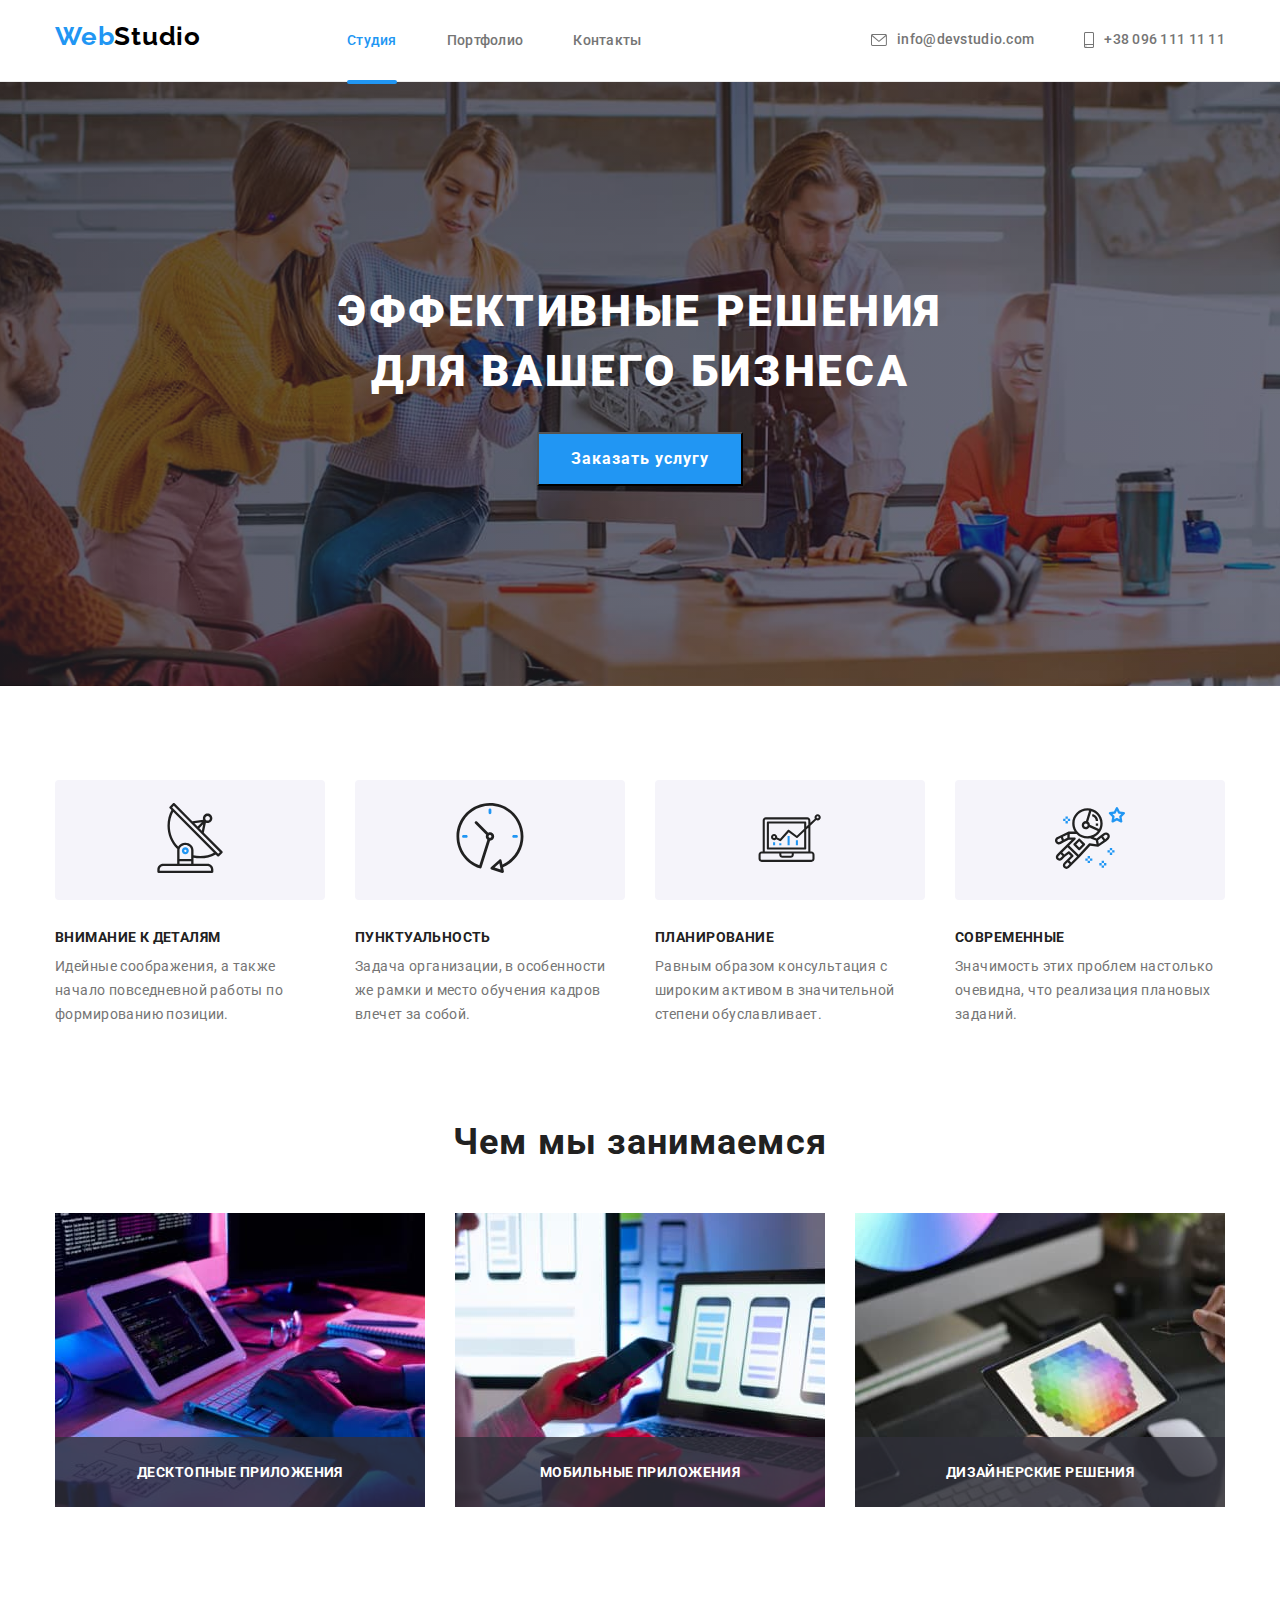
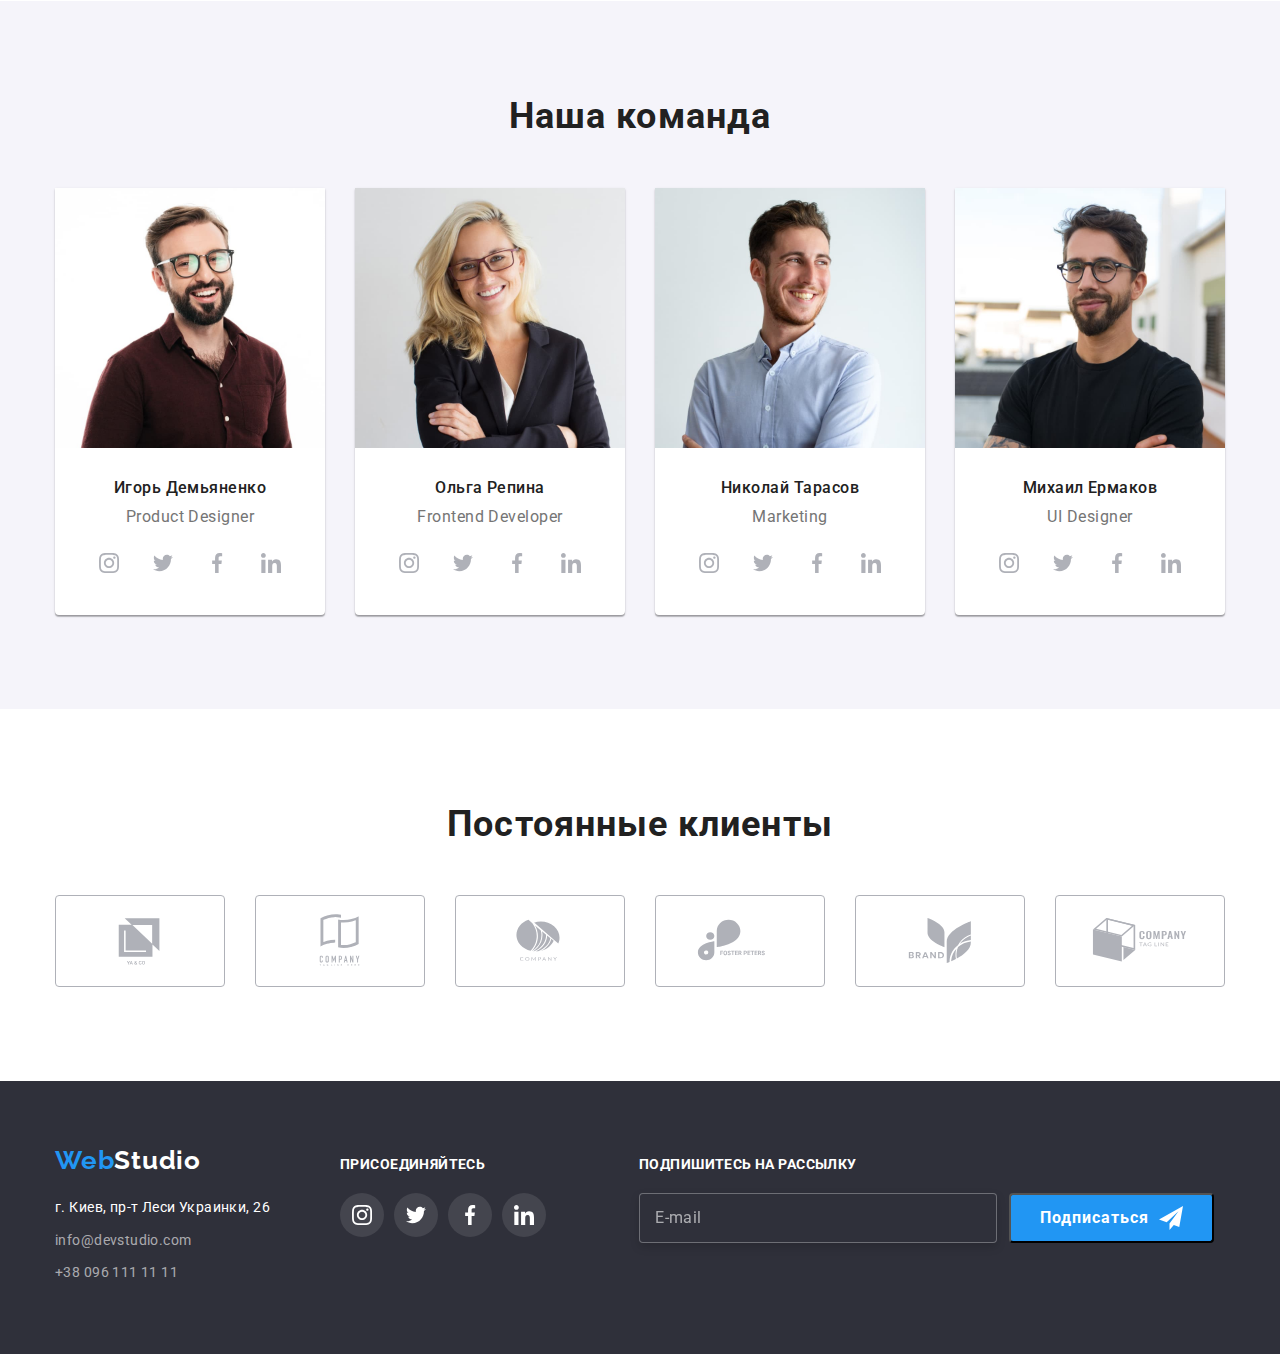
==== commit c5835d89: "GoIT" ====
--- a/index.html
+++ b/index.html
@@ -15,7 +15,7 @@
       rel="stylesheet"
       href="https://cdnjs.cloudflare.com/ajax/libs/modern-normalize/1.0.0/modern-normalize.min.css"
     />
-    <link rel="stylesheet" href="./css/styles.css" />
+    <link rel="stylesheet" href="./css/main.min.css" />
   </head>
 
   <body>
--- a/css/main.min.css
+++ b/css/main.min.css
@@ -0,0 +1,2 @@
+body{margin:0;font-family:"Roboto", sans-serif;font-size:14px;background-color:var(--primary-white-color);color:var(--primary-text-color)}html{-webkit-box-sizing:border-box;box-sizing:border-box}*,::before,::after{-webkit-box-sizing:inherit;box-sizing:inherit}a{text-decoration:none}a:hover{text-decoration:none}textarea{resize:none}ul,li{margin:0;padding:0;list-style-type:none}img{display:block}.page-container{width:1200px;padding-right:15px;padding-left:15px;margin-left:auto;margin-right:auto}.portfolio-section{padding-top:94px;padding-bottom:94px}.page-header{margin:0;padding:0;display:-webkit-box;display:-ms-flexbox;display:flex;-webkit-box-align:start;-ms-flex-align:start;align-items:start;background:#fff;border-bottom:1px solid #ececec}.page-header__nav-main{display:-webkit-box;display:-ms-flexbox;display:flex;-webkit-box-align:center;-ms-flex-align:center;align-items:center;-webkit-box-pack:center;-ms-flex-pack:center;justify-content:center}.site-nav{display:-webkit-inline-box;display:-ms-inline-flexbox;display:inline-flex;margin-left:93px}.site-nav__item{padding-top:32px;padding-bottom:32px;margin-left:50px}.site-nav__item:last-child{margin-right:0}.site-nav__link{display:inline-block;position:relative;font-weight:500;font-size:14px;line-height:1.14;letter-spacing:0.02em;-webkit-transition:color 250ms cubic-bezier(0.4, 0, 0.2, 1);transition:color 250ms cubic-bezier(0.4, 0, 0.2, 1);color:#757575}.site-nav__link:hover,.site-nav__link:focus{color:#2196f3}.current{color:#2196f3}.current::after{content:"";display:block;position:absolute;top:47px;bottom:auto;width:100%;height:4px;border-radius:4px;background-color:#2196f3}.site-contacts{display:-webkit-inline-box;display:-ms-inline-flexbox;display:inline-flex;margin-left:auto}.site-contacts__item{margin-left:50px}.site-contacts__item:last-child{margin-right:0}.site-contacts__link{display:-webkit-box;display:-ms-flexbox;display:flex;-webkit-box-align:center;-ms-flex-align:center;align-items:center;font-weight:500;font-size:14px;line-height:1.14;letter-spacing:0.02em;-webkit-transition:color 250ms cubic-bezier(0.4, 0, 0.2, 1);transition:color 250ms cubic-bezier(0.4, 0, 0.2, 1);color:#757575}.site-contacts__link:hover,.site-contacts__link:focus{color:#2196f3}.site-contacts__icon{margin-right:10px;-webkit-transition:fill 250ms cubic-bezier(0.4, 0, 0.2, 1);transition:fill 250ms cubic-bezier(0.4, 0, 0.2, 1);fill:#757575}.site-contacts__link:hover .site-contacts__icon,.site-contacts__link:focus .site-contacts__icon{fill:#2196f3}.page-header__logo{display:inline-block;margin:0;padding:0;margin-left:auto;font-family:Raleway;font-weight:700;font-size:26px;line-height:1.19;letter-spacing:0.03em;color:#2196f3}.page-header__logo:hover,.page-header__logo:focus{color:#2196f3}.page-header__logo-second{margin:0;padding:0;margin-left:auto;font-family:Raleway;font-weight:700;font-size:26px;line-height:1.19;letter-spacing:0.03em;color:#000}.footer-logo{margin-bottom:20px;font-family:Raleway;font-weight:700;font-size:26px;line-height:1.19;letter-spacing:0.03em}.footer-logo__one{text-decoration:none;color:#2196f3}.footer-logo__one:hover,.footer-logo__one:focus{color:#2196f3}.footer-logo__two{color:#fff}.hero{padding-top:200px;padding-bottom:200px;margin:0 auto;text-align:center;background:#2f303a}.hero-title{margin-top:0px;font-weight:900;font-size:44px;line-height:1.36;letter-spacing:0.06em;margin-bottom:30px;text-transform:uppercase;color:#fff}.button{display:inline-block;padding:10px 32px;min-width:200px;font-family:inherit;font-weight:700;font-size:16px;line-height:1.87;-webkit-box-align:center;-ms-flex-align:center;align-items:center;letter-spacing:0.06em;cursor:pointer;border-radius:4px solid;-webkit-box-shadow:0px 4px 4px rgba(0,0,0,0.15);box-shadow:0px 4px 4px rgba(0,0,0,0.15);-webkit-transition:-webkit-filter 250ms cubic-bezier(0.4, 0, 0.2, 1);transition:-webkit-filter 250ms cubic-bezier(0.4, 0, 0.2, 1);transition:filter 250ms cubic-bezier(0.4, 0, 0.2, 1);transition:filter 250ms cubic-bezier(0.4, 0, 0.2, 1), -webkit-filter 250ms cubic-bezier(0.4, 0, 0.2, 1);color:#fff;background-color:#2196f3}.button:hover,.button:focus{-webkit-filter:drop-shadow(0px 4px 4px rgba(0,0,0,0.25));filter:drop-shadow(0px 4px 4px rgba(0,0,0,0.25))}.overlay{max-width:1600px;min-height:600px;margin-left:auto;margin-right:auto;background-image:-webkit-gradient(linear, left top, right top, from(rgba(47,48,58,0.5)), to(rgba(47,48,58,0.3))),url(../images/img-overlay.jpg);background-image:linear-gradient(to right, rgba(47,48,58,0.5), rgba(47,48,58,0.3)),url(../images/img-overlay.jpg);background-repeat:no-repeat;background-position:center;background-size:cover}.backdrop{position:fixed;overflow:auto;top:0;left:0;width:100%;height:100%;z-index:100;background:rgba(0,0,0,0.2);opacity:1;-webkit-transition:opacity 250ms cubic-bezier(0.4, 0, 0.2, 1);transition:opacity 250ms cubic-bezier(0.4, 0, 0.2, 1)}.backdrop.is-hidden{opacity:0;pointer-events:none;visibility:hidden}.backdrop.is-hidden .modal{-webkit-transform:translate(-50%, -50%) scale(1.1);transform:translate(-50%, -50%) scale(1.1)}.modal{position:absolute;display:block;top:50%;left:50%;width:528px;height:581px;border-radius:4px;-webkit-transform:translate(-50%, -50%) scale(1);transform:translate(-50%, -50%) scale(1);-webkit-transition:-webkit-transform 250ms cubic-bezier(0.4, 0, 0.2, 1);transition:-webkit-transform 250ms cubic-bezier(0.4, 0, 0.2, 1);transition:transform 250ms cubic-bezier(0.4, 0, 0.2, 1);transition:transform 250ms cubic-bezier(0.4, 0, 0.2, 1), -webkit-transform 250ms cubic-bezier(0.4, 0, 0.2, 1);background:#fff;-webkit-box-shadow:0px 1px 3px rgba(0,0,0,0.12),0px 1px 1px rgba(0,0,0,0.14),0px 2px 1px rgba(0,0,0,0.2);box-shadow:0px 1px 3px rgba(0,0,0,0.12),0px 1px 1px rgba(0,0,0,0.14),0px 2px 1px rgba(0,0,0,0.2)}.close-modal{position:absolute;display:-webkit-box;display:-ms-flexbox;display:flex;-webkit-box-pack:center;-ms-flex-pack:center;justify-content:center;-webkit-box-align:center;-ms-flex-align:center;align-items:center;cursor:pointer;width:30px;height:30px;top:8px;right:8px;background:#fff;border:1px solid rgba(0,0,0,0.1);border-radius:50%}.close{position:absolute;display:-webkit-box;display:-ms-flexbox;display:flex;-webkit-box-pack:center;-ms-flex-pack:center;justify-content:center;-webkit-box-align:center;-ms-flex-align:center;align-items:center;top:55%;-webkit-transform:translateY(-50%);transform:translateY(-50%);fill:#000000;-webkit-transition:fill 250ms cubic-bezier(0.4, 0, 0.2, 1);transition:fill 250ms cubic-bezier(0.4, 0, 0.2, 1)}.close-modal:hover>.close{fill:#2196f3}.close-modal:focus-within>.close{fill:#2196f3}.form{position:relative;padding-top:25px;padding-left:40px;padding-right:40px;min-width:528px;max-height:581px}.modal-title{margin:0;display:block;padding-top:40px;font-weight:700;font-size:20px;line-height:1.15;text-align:center;letter-spacing:0.03em;color:#212121}.form-field{position:relative;display:block;margin-bottom:25px}.form-field__label{position:absolute;top:0;-webkit-transform:translateY(-100%);transform:translateY(-100%);margin-bottom:5px;font-weight:400;font-size:12px;line-height:1.67;letter-spacing:0.01em;color:#757575}cursor{width:16px;height:0px;border:1px solid #000000;-webkit-transform:rotate(90deg);transform:rotate(90deg);cursor:url(../images/cursor.jpg)}.form-field__input{display:block;width:100%;margin:0;padding:11px 12px;padding-left:42px;border:1px solid rgba(33,33,33,0.2);border-radius:4px;-webkit-transition:border-color 250ms cubic-bezier(0.4, 0, 0.2, 1),outline 250ms cubic-bezier(0.4, 0, 0.2, 1);transition:border-color 250ms cubic-bezier(0.4, 0, 0.2, 1),outline 250ms cubic-bezier(0.4, 0, 0.2, 1)}.form-field:focus-within>.form-field__input{border-color:#2196f3;outline:#2196f3}.policy-label__agreement{font-weight:400;font-size:14px;line-height:1.71;letter-spacing:0.03em;-webkit-text-decoration-line:underline;text-decoration-line:underline;color:#2196f3}.policy-label__text{display:block;margin-left:25px;font-weight:400;font-size:14px;line-height:1.71;letter-spacing:0.03em;color:#757575}.policy-label{position:relative;display:block;text-align:center;margin-bottom:30px}.policy-label input[type="checkbox"]{margin:0;width:16px;height:15px}.policy-label__checkbox{position:absolute;width:1px;height:1px;margin:-1px;border:0;padding:0;clip:rect(0 0 0 0);overflow:hidden}.policy-label__icon{position:absolute;display:-webkit-box;display:-ms-flexbox;display:flex;-webkit-box-pack:center;-ms-flex-pack:center;justify-content:center;-webkit-box-align:center;-ms-flex-align:center;align-items:center;width:18px;height:18px;margin-top:4px;margin-right:7px;margin-left:14px;border:1px solid #212121;border-radius:4px;-webkit-transition:-webkit-transform 250ms cubic-bezier(0.4, 0, 0.2, 1);transition:-webkit-transform 250ms cubic-bezier(0.4, 0, 0.2, 1);transition:transform 250ms cubic-bezier(0.4, 0, 0.2, 1);transition:transform 250ms cubic-bezier(0.4, 0, 0.2, 1), -webkit-transform 250ms cubic-bezier(0.4, 0, 0.2, 1)}.policy-label__checkbox:checked+.policy-label__icon{-webkit-transform:scale(1.2);transform:scale(1.2);border-color:transparent;background-image:url(../images/symbol-defs.svg#icon-check);background-size:contain;background-origin:border-box;background-color:#2196f3}.icon-check{position:absolute;display:block;text-align:center}.form-field__comment{min-width:448px;max-height:120px;padding:12px 16px;border:1px solid rgba(33,33,33,0.2);border-radius:4px;-webkit-transition:border-color 250ms cubic-bezier(0.4, 0, 0.2, 1);transition:border-color 250ms cubic-bezier(0.4, 0, 0.2, 1)}.form-field:focus-within>.form-field__comment{border-color:#2196f3;outline:#2196f3}.form-field__input::-webkit-input-placeholder{font-size:12px;line-height:1.17;letter-spacing:0.01em;color:rgba(117,117,117,0.5)}.form-field__input:-ms-input-placeholder{font-size:12px;line-height:1.17;letter-spacing:0.01em;color:rgba(117,117,117,0.5)}.form-field__input::-ms-input-placeholder{font-size:12px;line-height:1.17;letter-spacing:0.01em;color:rgba(117,117,117,0.5)}.form-field__input::placeholder{font-size:12px;line-height:1.17;letter-spacing:0.01em;color:rgba(117,117,117,0.5)}.form-field__icon{position:absolute;display:inline-block;width:18px;height:18px;top:50%;-webkit-transform:translateY(-50%);transform:translateY(-50%);left:12px;border:1px solid #fff;-webkit-transition:fill 250ms cubic-bezier(0.4, 0, 0.2, 1),-webkit-filter 250ms cubic-bezier(0.4, 0, 0.2, 1);transition:fill 250ms cubic-bezier(0.4, 0, 0.2, 1),-webkit-filter 250ms cubic-bezier(0.4, 0, 0.2, 1);transition:fill 250ms cubic-bezier(0.4, 0, 0.2, 1),filter 250ms cubic-bezier(0.4, 0, 0.2, 1);transition:fill 250ms cubic-bezier(0.4, 0, 0.2, 1),filter 250ms cubic-bezier(0.4, 0, 0.2, 1),-webkit-filter 250ms cubic-bezier(0.4, 0, 0.2, 1)}.form-field__input:focus ~ .form-field__icon{fill:#2196f3;-webkit-filter:drop-shadow(0px 4px 4px rgba(0,0,0,0.25));filter:drop-shadow(0px 4px 4px rgba(0,0,0,0.25))}.form-button__forward{margin:0;top:0;left:0;margin-left:auto;margin-right:auto;padding-bottom:40px;min-width:200px;max-height:50px;padding:10px 56px;font-weight:700;font-size:16px;line-height:1.87;font-family:inherit;display:-webkit-box;display:-ms-flexbox;display:flex;-webkit-box-align:center;-ms-flex-align:center;align-items:center;text-align:center;letter-spacing:0.06em;-webkit-box-shadow:0px 4px 4px rgba(0,0,0,0.15);box-shadow:0px 4px 4px rgba(0,0,0,0.15);background-color:#2196f3;color:#fff;-webkit-transition:-webkit-filter 250ms cubic-bezier(0.4, 0, 0.2, 1);transition:-webkit-filter 250ms cubic-bezier(0.4, 0, 0.2, 1);transition:filter 250ms cubic-bezier(0.4, 0, 0.2, 1);transition:filter 250ms cubic-bezier(0.4, 0, 0.2, 1), -webkit-filter 250ms cubic-bezier(0.4, 0, 0.2, 1)}.form-button__forward:hover,.form-button__forward:focus{-webkit-filter:drop-shadow(0px 4px 4px rgba(0,0,0,0.25));filter:drop-shadow(0px 4px 4px rgba(0,0,0,0.25))}.peculiarities{background:#fff;padding-top:94px;padding-bottom:94px}.peculiarities-list{display:-webkit-box;display:-ms-flexbox;display:flex;-ms-flex-wrap:wrap;flex-wrap:wrap}.peculiarities-list__item{width:270px;margin-left:30px}.peculiarities-list__item:first-child{margin-left:0}.peculiarities-list__title{margin:0;padding:0;margin-bottom:10px;font-weight:700;font-size:14px;line-height:1.14;letter-spacing:0.03em;text-transform:uppercase;color:#212121}.peculiarities-list__text{margin:0;padding:0;font-weight:400;font-size:14px;line-height:1.71;letter-spacing:0.03em;color:#757575}.icon-box{display:-webkit-box;display:-ms-flexbox;display:flex;-webkit-box-pack:center;-ms-flex-pack:center;justify-content:center;-webkit-box-align:center;-ms-flex-align:center;align-items:center;width:270px;height:120px;margin-bottom:30px;background:#f5f4fa;border-radius:4px}.icon-box+.icon-box{margin-left:30px}.we-doing{padding-bottom:94px;background:var(--primary-white-color)}.we-doing-list{display:-webkit-box;display:-ms-flexbox;display:flex;-ms-flex-wrap:wrap;flex-wrap:wrap}.we-doing-list__item{margin-right:30px}.we-doing-list__item:last-child{margin-right:0}.section-title{margin:0 auto;margin-bottom:50px;font-weight:700;font-size:36px;text-align:center;letter-spacing:0.03em;line-height:1.17;color:#212121}.img-doing{position:relative}.strip{position:absolute;display:-webkit-box;display:-ms-flexbox;display:flex;-webkit-box-align:center;-ms-flex-align:center;align-items:center;-webkit-box-pack:center;-ms-flex-pack:center;justify-content:center;width:370px;height:70px;bottom:0;background:rgba(47,48,58,0.8)}.strip-text{margin:0;font-weight:700;font-size:14px;line-height:1.14px;text-align:center;letter-spacing:0.03em;text-transform:uppercase;color:#fff}.team{padding-top:94px;padding-bottom:94px;background:#f5f4fa}.team-list{display:-webkit-box;display:-ms-flexbox;display:flex;-ms-flex-wrap:wrap;flex-wrap:wrap}.team-list__item{margin-right:30px;text-align:center;-webkit-box-align:center;-ms-flex-align:center;align-items:center;background:#ffffff;-webkit-box-shadow:0px 1px 3px rgba(0,0,0,0.12),0px 1px 1px rgba(0,0,0,0.14),0px 2px 1px rgba(0,0,0,0.2);box-shadow:0px 1px 3px rgba(0,0,0,0.12),0px 1px 1px rgba(0,0,0,0.14),0px 2px 1px rgba(0,0,0,0.2);border-radius:0px 0px 4px 4px}.team-list__item:last-child{margin-right:0}.team-box{padding-top:30px;padding-bottom:30px}.team-box__title{margin:0;margin-bottom:10px;font-weight:500;font-size:16px;line-height:1.19;letter-spacing:0.03em;color:#212121}.team-box__text{margin:0;font-weight:400;font-size:16px;line-height:1.19;letter-spacing:0.03em;color:#757575}.social-list{display:-webkit-box;display:-ms-flexbox;display:flex;margin-top:15px;padding-left:32px;padding-right:32px}.social-list__item{margin-right:10px}.social-list__item:last-child{margin-right:0}.social-list__link{display:-webkit-box;display:-ms-flexbox;display:flex;-webkit-box-pack:center;-ms-flex-pack:center;justify-content:center;-webkit-box-align:center;-ms-flex-align:center;align-items:center;text-decoration:none;width:44px;height:44px;border-radius:50%;-webkit-transition:background-color 250ms cubic-bezier(0.4, 0, 0.2, 1);transition:background-color 250ms cubic-bezier(0.4, 0, 0.2, 1)}.social-list__item:hover .social-list__link,.social-list__item:focus .social-list__link{background-color:#2196f3}.social-list__icon{-webkit-transition:fill 250ms cubic-bezier(0.4, 0, 0.2, 1);transition:fill 250ms cubic-bezier(0.4, 0, 0.2, 1);fill:#afb1b8}.social-list__link:hover .social-list__icon,.social-list__link:focus .social-list__icon{fill:#fff}.clients{padding-top:94px;padding-bottom:94px}.clients-list{display:-webkit-box;display:-ms-flexbox;display:flex;-ms-flex-wrap:wrap;flex-wrap:wrap}.clients-list__link{display:-webkit-box;display:-ms-flexbox;display:flex;-webkit-box-pack:center;-ms-flex-pack:center;justify-content:center;-webkit-box-align:center;-ms-flex-align:center;align-items:center;width:170px;height:92px;border:1px solid #afb1b8;border-radius:4px;-webkit-transition:color 250ms cubic-bezier(0.4, 0, 0.2, 1),border 250ms cubic-bezier(0.4, 0, 0.2, 1);transition:color 250ms cubic-bezier(0.4, 0, 0.2, 1),border 250ms cubic-bezier(0.4, 0, 0.2, 1)}.clients-list__link:hover,.clients-list__link:focus{border:1px solid #2196f3}.clients-list__item{margin-right:30px}.clients-list__item:last-child{margin-right:0}.clients-list__icon{-webkit-transition:fill 250ms cubic-bezier(0.4, 0, 0.2, 1);transition:fill 250ms cubic-bezier(0.4, 0, 0.2, 1);fill:#afb1b8}.clients-list__link:hover .clients-list__icon,.clients-list__link:focus .clients-list__icon{fill:#2196f3}.footer{display:-webkit-box;display:-ms-flexbox;display:flex;padding-top:60px;padding-bottom:60px;background:#2f303a}.footer-markup{display:-webkit-box;display:-ms-flexbox;display:flex;-webkit-box-align:baseline;-ms-flex-align:baseline;align-items:baseline}.address-list__item{display:block;margin:0;margin-bottom:9px;font-style:normal;font-weight:400;font-size:14px;line-height:1.71;letter-spacing:0.03em;color:#fff}.address-list__link{display:block;margin:0;font-style:normal;font-weight:400;font-size:14px;line-height:1.71;letter-spacing:0.03em;color:rgba(255,255,255,0.6)}.address-list__link:hover,.address-list__link:focus{color:rgba(255,255,255,0.6)}.network{display:-webkit-box;display:-ms-flexbox;display:flex;-webkit-box-orient:vertical;-webkit-box-direction:normal;-ms-flex-direction:column;flex-direction:column;margin-left:70px;margin-top:15px;min-width:206px}.network-title{margin:0;margin-bottom:20px;font-weight:700;font-size:14px;line-height:1.14;letter-spacing:0.03em;text-transform:uppercase;color:#fff}.network-list{display:-webkit-box;display:-ms-flexbox;display:flex}.network-list__item{margin-right:10px}.network-list__item:last-child{margin-right:0}.network-list__link{display:-webkit-box;display:-ms-flexbox;display:flex;-webkit-box-pack:center;-ms-flex-pack:center;justify-content:center;-webkit-box-align:center;-ms-flex-align:center;align-items:center;width:44px;height:44px;border-radius:50%;-webkit-transition:background 250ms cubic-bezier(0.4, 0, 0.2, 1),border 250ms cubic-bezier(0.4, 0, 0.2, 1);transition:background 250ms cubic-bezier(0.4, 0, 0.2, 1),border 250ms cubic-bezier(0.4, 0, 0.2, 1);background:rgba(255,255,255,0.1)}.network-list__link:hover,.network-list__link:focus{border:1px solid #2196f3;background:#2196f3}.network-list__icon{fill:#fff}.form-footer{margin:0;display:-webkit-box;display:-ms-flexbox;display:flex;-webkit-box-orient:vertical;-webkit-box-direction:normal;-ms-flex-direction:column;flex-direction:column;margin-left:93px;margin-top:15px;min-width:570px}.footer-field__label{margin:0;display:-webkit-inline-box;display:-ms-inline-flexbox;display:inline-flex;text-align:center;font-style:normal;font-weight:700;font-size:14px;line-height:1.14;letter-spacing:0.03em;text-transform:uppercase;color:#fff}.footer-field__input{display:-webkit-box;display:-ms-flexbox;display:flex;margin:0;margin-top:20px;padding:16px 15px;width:358px;border:1px solid rgba(255,255,255,0.3);border-radius:4px;-webkit-box-sizing:border-box;box-sizing:border-box;-webkit-filter:drop-shadow(0px 4px 4px rgba(0,0,0,0.15));filter:drop-shadow(0px 4px 4px rgba(0,0,0,0.15));background:#2f303a}.footer-field__input::-webkit-input-placeholder{font-size:16px;line-height:1.25;display:-webkit-box;display:flex;-webkit-box-align:center;align-items:center;letter-spacing:0.03em;color:rgba(255,255,255,0.6)}.footer-field__input:-ms-input-placeholder{font-size:16px;line-height:1.25;display:-ms-flexbox;display:flex;-ms-flex-align:center;align-items:center;letter-spacing:0.03em;color:rgba(255,255,255,0.6)}.footer-field__input::-ms-input-placeholder{font-size:16px;line-height:1.25;display:-ms-flexbox;display:flex;-ms-flex-align:center;align-items:center;letter-spacing:0.03em;color:rgba(255,255,255,0.6)}.footer-field__input::placeholder{font-size:16px;line-height:1.25;display:-webkit-box;display:-ms-flexbox;display:flex;-webkit-box-align:center;-ms-flex-align:center;align-items:center;letter-spacing:0.03em;color:rgba(255,255,255,0.6)}.footer-field__btn{display:-webkit-box;display:-ms-flexbox;display:flex;-webkit-box-align:center;-ms-flex-align:center;align-items:center;text-align:center;padding:10px 29px;min-width:200px;max-height:50px;font-family:inherit;font-weight:700;font-size:16px;line-height:1.87;letter-spacing:0.06em;margin-left:370px;-webkit-transform:translateY(-50px);transform:translateY(-50px);cursor:pointer;border-radius:4px;-webkit-transition:-webkit-box-shadow 250ms cubic-bezier(0.4, 0, 0.2, 1);transition:-webkit-box-shadow 250ms cubic-bezier(0.4, 0, 0.2, 1);transition:box-shadow 250ms cubic-bezier(0.4, 0, 0.2, 1);transition:box-shadow 250ms cubic-bezier(0.4, 0, 0.2, 1), -webkit-box-shadow 250ms cubic-bezier(0.4, 0, 0.2, 1);color:#fff;background-color:#2196f3}.footer-field__btn:hover,.footer-field__btn:focus{-webkit-box-shadow:0px 4px 4px rgba(0,0,0,0.15);box-shadow:0px 4px 4px rgba(0,0,0,0.15)}.footer-field__icon{margin-left:10px}
+/*# sourceMappingURL=main.min.css.map */